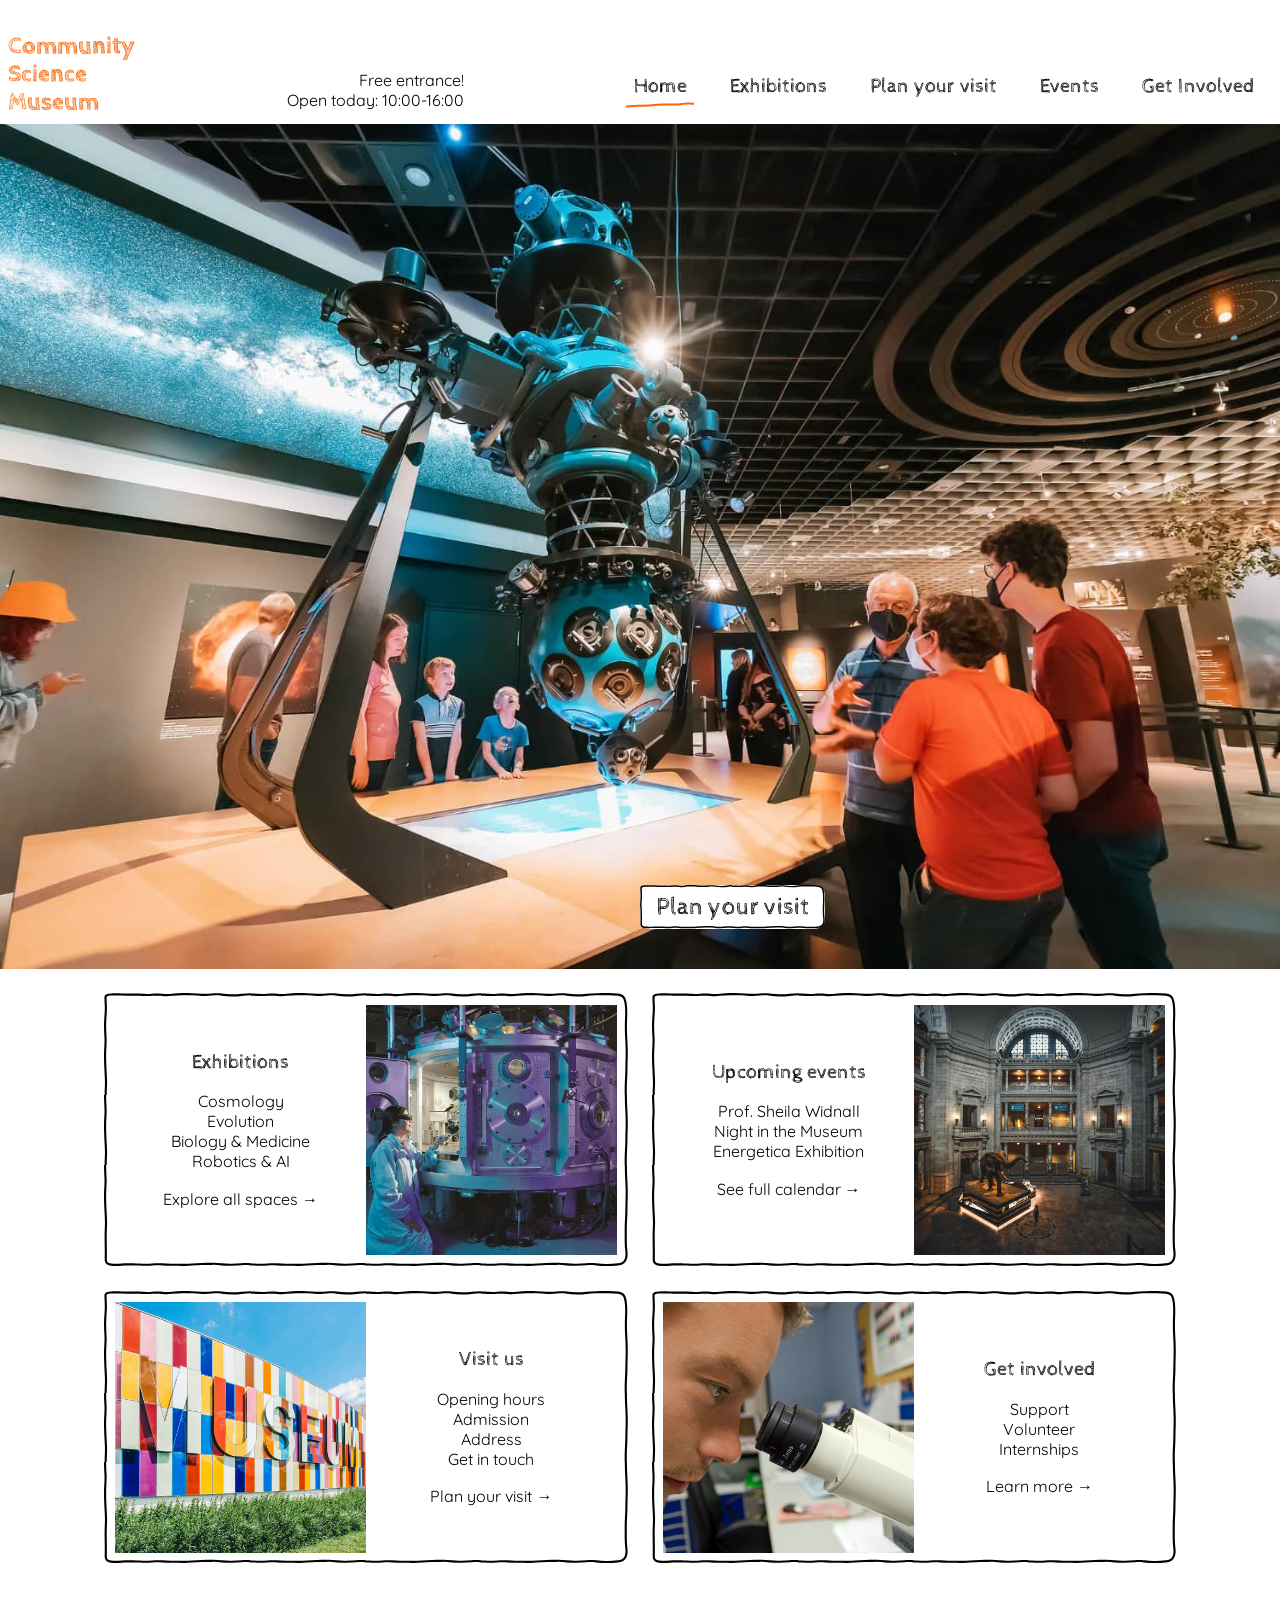
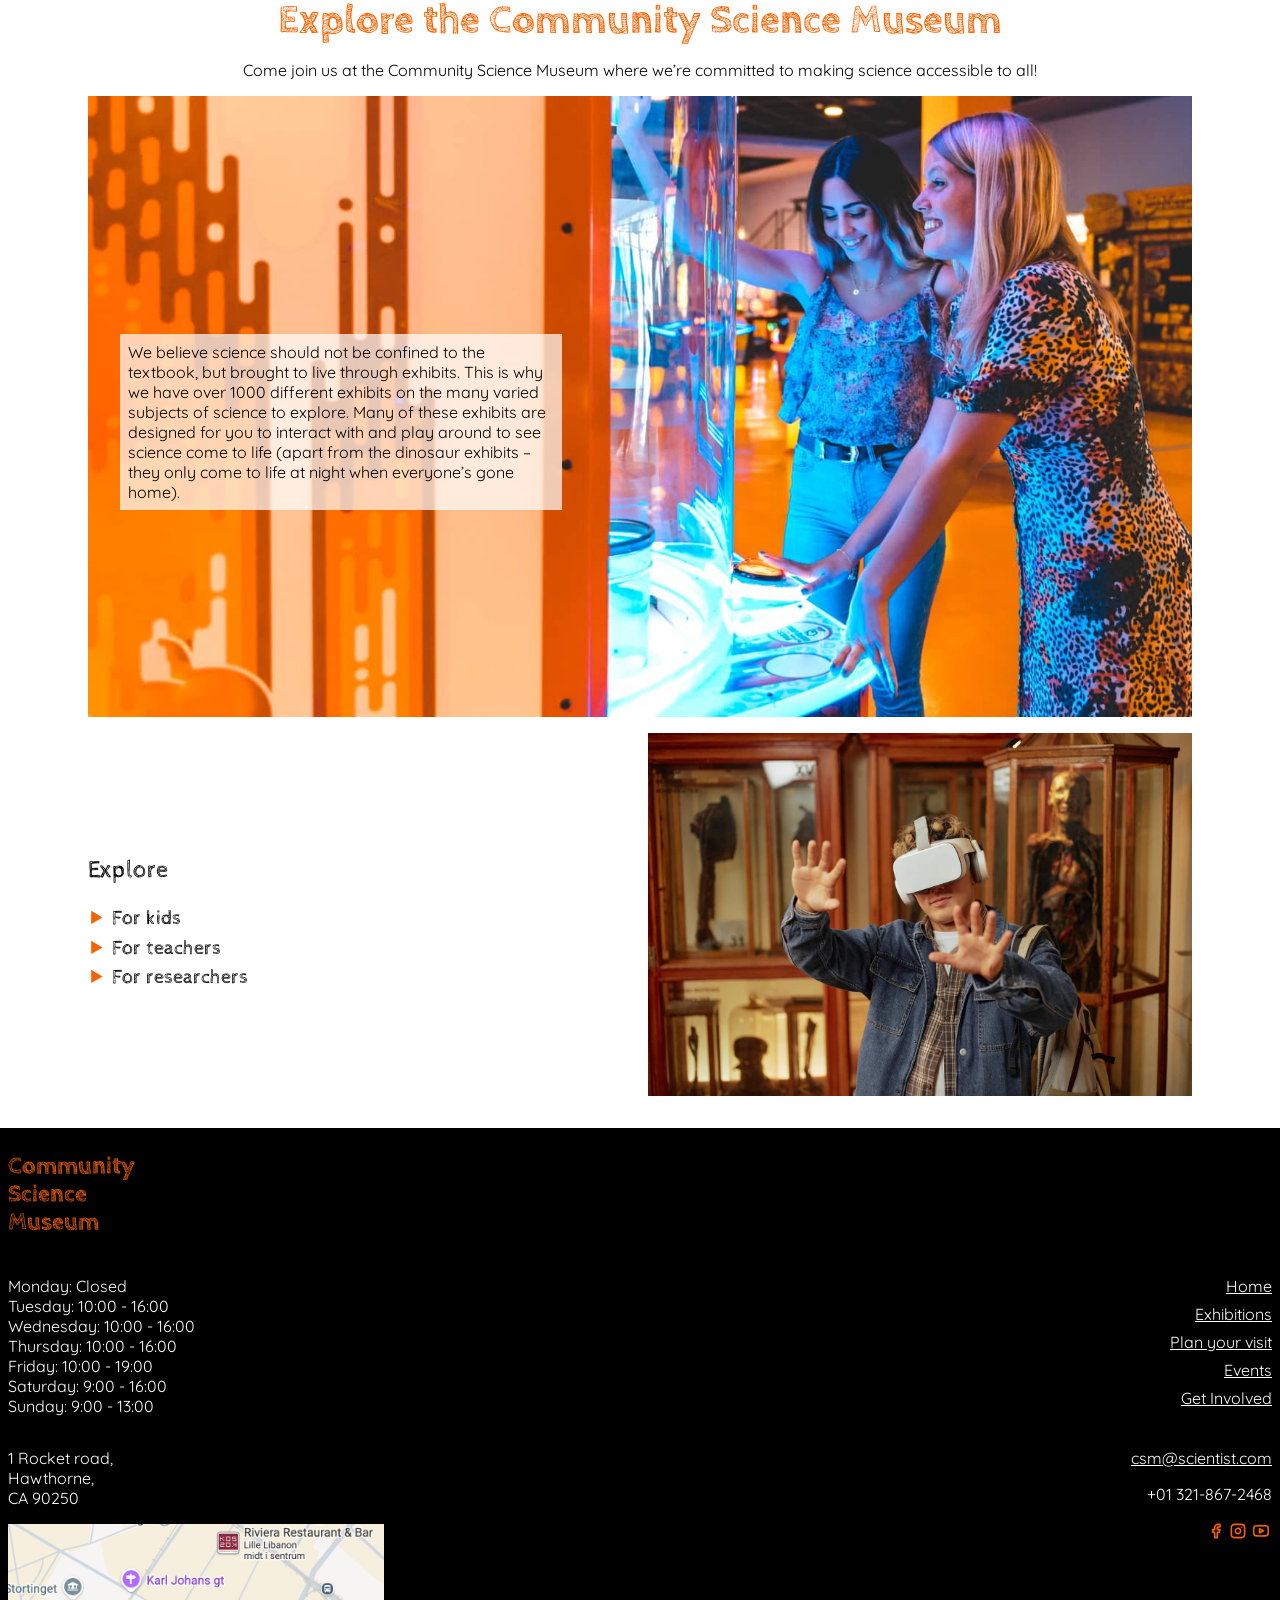
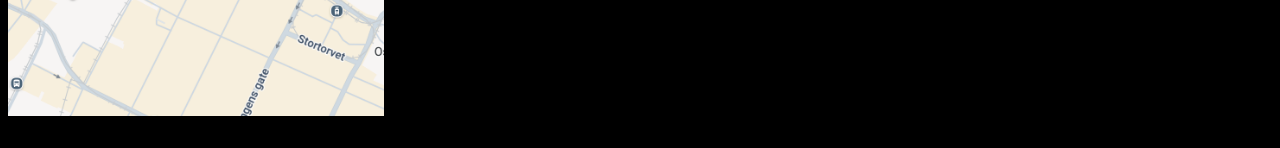
==== index.html @ 325d5e21 "Formatted code" ====
<!doctype html>
<html lang="en">
  <head>
    <meta charset="UTF-8" />
    <meta name="viewport" content="width=device-width, initial-scale=1.0" />
    <meta
      name="description"
      content="Community Science Museum is a free museum where children and families can explore and learn about various scientific concepts through interactive exhibits and hands-on activities."
    />
    <title>Community Science Museum</title>
    <link rel="stylesheet" href="style.css?v=4" />
    <link rel="preconnect" href="https://fonts.googleapis.com" />
    <link rel="preconnect" href="https://fonts.gstatic.com" crossorigin />
    <link
      href="https://fonts.googleapis.com/css2?family=Cabin+Sketch:wght@400;700&family=Quicksand:wght@300..700&display=swap"
      rel="stylesheet"
    />
    <link rel="icon" type="image/svg" href="images/favicon.svg" />
  </head>
  <body>
    <header>
      <a class="logo" href="index.html">Community <br />Science <br />Museum</a>
      <p>Free entrance!<br />Open today: 10:00-16:00</p>
      <input type="checkbox" id="menu-toggle" class="menu-toggle" />
      <label for="menu-toggle" class="hamburger-icon">
        <img src="images/hamburger.svg" alt="" />
      </label>
      <label for="menu-toggle" class="menu-overlay"></label>
      <nav aria-label="Main navigation">
        <ul>
          <li><a href="index.html" class="scribble-box active">Home</a></li>
          <li>
            <a href="exhibitions.html" class="scribble-box">Exhibitions</a>
          </li>
          <li><a href="visit.html" class="scribble-box">Plan your visit</a></li>
          <li><a href="events.html" class="scribble-box">Events</a></li>
          <li><a href="involve.html" class="scribble-box">Get Involved</a></li>
        </ul>
      </nav>
    </header>
    <div class="hero">
      <img
        src="images/science.jpg"
        alt="People exploring a satellite exhibit at the Community Science Museum"
      />
      <a href="visit.html" class="btn scribble-box">Plan your visit</a>
    </div>
    <main>
      <div class="cards">
        <article class="card scribble-box">
          <a href="exhibitions.html" aria-label="View all exhibitions">
            <div class="card-text">
              <h3>Exhibitions</h3>
              <p>
                Cosmology<br />Evolution<br />Biology & Medicine<br />Robotics &
                AI
              </p>
              <p>Explore all spaces →</p>
            </div>
            <img
              src="images/exhibitions.jpg"
              alt="A scientist demonstrating a pressure experiment"
            />
          </a>
        </article>
        <article class="card scribble-box">
          <a href="visit.html" aria-label="Plan your visit">
            <img
              src="images/fasade.jpg"
              alt="The colorful facade of the museum"
            />
            <div class="card-text">
              <h3>Visit us</h3>
              <p>Opening hours<br />Admission<br />Address<br />Get in touch</p>
              <p>Plan your visit →</p>
            </div>
          </a>
        </article>
        <article class="card scribble-box">
          <a href="events.html" aria-label="See full calendar">
            <div class="card-text">
              <h3>Upcoming events</h3>
              <p>
                Prof. Sheila Widnall<br />Night in the Museum<br />Energetica
                Exhibition<br />
              </p>
              <p>See full calendar →</p>
            </div>
            <img
              src="images/night-at-the-museum.jpg"
              alt="The elephant exhibit at night"
            />
          </a>
        </article>
        <article class="card scribble-box">
          <a href="involve.html" aria-label="Get involved with the museum">
            <img
              src="images/research.jpg"
              alt="Researcher using the microscope"
            />
            <div class="card-text">
              <h3>Get involved</h3>
              <p>Support<br />Volunteer<br />Internships</p>
              <p>Learn more →</p>
            </div>
          </a>
        </article>
      </div>
       <section class="intro">
        <h1 class="index-h1">Explore the Community Science Museum</h1>
        <p class="slogan">
          Come join us at the Community Science Museum where we’re committed to
          making science accessible to all!
        </p>
        <!-- <p>
          Over the course of human history, science has developed from our early
          understanding of fire, wind, water, and earth to exploring everything
          from galaxies far away to the very building blocks of life itself.
        </p> 
        <p>
          The aim of our museum is to create a space where everyone can
          experience the wonders of our discoveries and perhaps even ignite a
          lifelong passion to continue the exploration of the world around us.
        </p> -->
        <div class="image-text-overlay">
          <img
          src="images/museum-activity.jpg"
          alt="Two girls playing with a science exhibit"
        />
      <p class="overlay-text">
          We believe science should not be confined to the textbook, but brought
          to live through exhibits. This is why we have over 1000 different
          exhibits on the many varied subjects of science to explore. Many of
          these exhibits are designed for you to interact with and play around
          to see science come to life (apart from the dinosaur exhibits – they
          only come to life at night when everyone’s gone home).
        </p>
      </div>
    </section>

        <section class="welcome">
      
        
        <article>
          <h2>Explore</h2>
        <details>
          <summary>For kids</summary>
          <!-- <p>
            Are you a young person looking to learn more about science? Come on
            down to our museum, there’s plenty to see and do
          </p> -->
          <p>
            You can learn about Newtonian physics from our bumper swing, or why
            not travel back in time and meet our resident Woolly Mammoth? <a href="exhibitions.html" aria-label="View all exhibitions">
            <p>Our
            exhibits are designed to be accessible for interested minds, so make
            sure you come ready to learn and explore.</p> </a> 
          </p>
          <p>
            We also have the Discovery Lab where you’ll get to explore and
            experiment with our team of experts.
          </p>
          
        </details>
        <details>
          <summary>For teachers</summary>
          <p>
            As a community-driven museum, we want to work with schools to create
            places of learning and exploring. Our team are on hand to give your
            students guided tours of the museum, teach them in our learning
            laboratory, and provide great video presentations that will excite
            and inspire them.
          </p>
          <a
            href="visit.html#contact"
            aria-label="Contact us to arrange a school visit"
          >
            <p>
              Please get in touch with us here to find out more about our
              facilities and to arrange a time to bring your students through
              for a visit.
            </p>
          </a>
        </details>
        <details>
          <summary>For researchers</summary>
          <p>
            Are you looking to get involved with our team of researchers and
            academics? Our museum offers various ways for you to use our
            resources and contribute towards them. We have online records,
            laboratory space, and a working relationship with a number of
            universities around the country. <a href="involve.html" aria-label="Learn more about getting involved with the museum">Find out more about how you can get involved here.</a>
          </p>
        </details>
        </article>  
        <img
        src="images/vr.jpg"
        alt="Boy playing with VR headset in the biology section"
      />
      </section>
      </section>
    </main>
    <footer>
      <p class="logo">Community<br />Science<br />Museum</p>
      <p class="hours">
        Monday: Closed<br />Tuesday: 10:00 - 16:00<br />Wednesday: 10:00 -
        16:00<br />Thursday: 10:00 - 16:00<br />Friday: 10:00 - 19:00<br />Saturday:
        9:00 - 16:00<br />Sunday: 9:00 - 13:00
      </p>
      <address class="location">
        <p>1 Rocket road,<br />Hawthorne,<br />CA 90250</p>
        <img
          src="images/location.png"
          alt="Location of the museum on a street map"
        />
      </address>
      <nav aria-label="Footer navigation">
        <ul>
          <li><a href="index.html">Home</a></li>
          <li><a href="exhibitions.html">Exhibitions</a></li>
          <li><a href="visit.html">Plan your visit</a></li>
          <li><a href="events.html">Events</a></li>
          <li><a href="involve.html">Get Involved</a></li>
        </ul>
      </nav>
      <address class="contact">
        <a href="visit.html#contact" aria-label="Contact us to send a message">
          <p>csm@scientist.com</p>
        </a>
        <p>+01 321-867-2468</p>
        <div class="social">
          <a href="https://www.facebook.com/"
            ><img src="images/facebook.svg" alt="Visit our Facebook page"
          /></a>
          <a href="https://www.instagram.com/"
            ><img src="images/instagram.svg" alt="Visit our Instagram page"
          /></a>
          <a href="https://youtube.com/"
            ><img src="images/youtube.svg" alt="Visit our YouTube page"
          /></a>
        </div>
      </address>
    </footer>
  </body>
</html>
---- style.css ----
:root {
  --primary-color: #000000;
  --neutral-color: #ffffff;
  --secondary-color: #f76300;

  --font-heading: "Cabin Sketch", sans-serif;
  --font-body: "Quicksand", sans-serif;

  --font-size-body: 1rem;
  --font-size-h3: 1.25rem;
  --font-size-h2: 1.5rem;
  --font-size-h1: 2.5rem;

  --border-scribble: url("images/scribble-border.svg") 30 / 2rem / 0 round;
}

* {
  box-sizing: border-box;
}

img {
  max-width: 100%;
  height: auto;
  display: block;
}

body {
  display: flex;
  flex-direction: column;
  min-height: 100vh;
  font-family: var(--font-body);
  font-size: var(--font-size-body);
  background-color: var(--neutral-color);
  color: var(--primary-color);
  width: 100%;
  margin: 0;
}

main {
  flex: 1;
  padding: 0.5rem;
  padding-bottom: 2rem;
}
.page-content {
  padding-top: 116px;
}

.page-content h1 {
  margin: 1rem;
}

h1 {
  font-family: var(--font-heading);
  font-weight: bold;
  color: var(--primary-color);
  font-size: var(--font-size-h1);
  text-align: center;
}

h2 {
  font-family: var(--font-heading);
  color: var(--primary-color);
  font-size: var(--font-size-h2);
  text-align: start;
  font-weight: normal;
}

h3 {
  font-family: var(--font-heading);
  color: var(--primary-color);
  font-size: var(--font-size-h3);
  font-weight: normal;
}

.scribble-box {
  border-image: var(--border-scribble);
  border-style: solid;
  border-width: 0.5rem;
}

.btn {
  font-family: var(--font-heading);
  font-size: var(--font-size-h2);
  background-color: var(--neutral-color);
  color: var(--primary-color);
  padding: 0rem 0.5rem;
  border-radius: 10px;
  text-decoration: none;
  text-align: center;
  white-space: nowrap;
}

.full-width {
  display: flex;
  justify-content: center;
  width: 100%;
  text-transform: uppercase;
}
/* Header */
header {
  display: flex;
  justify-content: space-between;
  align-items: flex-end;
  padding: 2rem 0.5rem 0.5rem;
  background-color: var(--neutral-color);
  position: fixed;
  width: 100%;
  top: 0;
  left: 0;
  z-index: 100;
}
.logo {
  color: var(--secondary-color);
  font-family: var(--font-heading);
  font-size: var(--font-size-h2);
  font-weight: bold;
  text-decoration: none;
}

header p {
  text-align: right;
  margin: 0;
}

/* Hamburger menu */
.menu-toggle {
  position: absolute;
  opacity: 0;
  pointer-events: none;
}

.menu-overlay {
  display: none;
  position: fixed;
  inset: 0;
  z-index: 20;
}

.menu-toggle:checked ~ .menu-overlay {
  display: block;
}

header nav ul {
  flex-direction: column;
  list-style: none;
  margin: 0;
  padding: 0;
  width: 100%;
  background-color: var(--neutral-color);
  max-height: 0;
  overflow: hidden;
  transition: max-height 0.3s ease;
}
header nav {
  position: absolute;
  top: 100%;
  right: 0;
  left: 0;
  width: 100%;
  z-index: 30;
}
.menu-toggle:checked ~ nav ul {
  max-height: 500px;
}

header nav ul li a {
  display: block;
  padding: 1rem;
  margin: 0.1rem;
  text-align: center;
  text-decoration: none;
  font-family: var(--font-heading);
  font-size: var(--font-size-h3);
  color: var(--primary-color);
}

.hamburger-icon {
  display: flex;
  align-items: center;
  position: relative;
  z-index: 40;
}

.hamburger-icon img {
  display: block;
  width: 2rem;
  height: auto;
  padding-bottom: 0.2rem;
}

/* Footer */

footer {
  background-color: var(--primary-color);
  display: grid;
  grid-template-columns: 1fr 1fr;
}

footer p {
  padding-left: 0.5rem;
  color: var(--neutral-color);
}

.hours {
  grid-column: 1;
  grid-row: 2;
}
.location {
  grid-column: 1;
  padding-bottom: 2rem;
}

address {
  font-style: normal;
}

.location img {
  max-width: 60%;
  aspect-ratio: 2 / 1;
  object-fit: cover;
  padding-left: 0.5rem;
}
footer a {
  color: var(--neutral-color);
}

footer nav {
  grid-column: 2;
  grid-row: 2;
  text-align: end;
}

footer nav li {
  padding-bottom: 0.5rem;
  padding-right: 0.5rem;
}

.social {
  display: flex;
  justify-content: flex-end;
}

.contact {
  padding-right: 0.5rem;
  grid-column: 2;
  text-align: end;
}
.social img {
  padding: 0.2rem;
}
/* Index*/
.hero {
  padding-top: 116px;
  position: relative;
}

.hero img {
  width: 100%;
  height: auto;
  display: block;
}

.hero .btn {
  position: absolute;
  bottom: 2.5rem;
  left: 50%;
}

.cards {
  display: grid;
  grid-template-columns: 1fr;
  gap: 1.5rem;
  margin: 1rem;
  align-items: stretch;
}

.card a {
  display: flex;
  flex-direction: row;
  text-decoration: none;
  color: var(--primary-color);
  /* height: 100%; */
  align-items: flex-start;
}

.card-text {
  flex: 1;
  min-width: 0;
  display: flex;
  flex-direction: column;
  justify-content: center;
  align-items: center;
  text-align: center;
  align-self: stretch;
  gap: 0.1rem;
}
.card-text h3 {
  margin: 0.5rem;
}

.card-text p {
  margin: 0.5rem;
}

.card a img {
  flex: 1;
  object-fit: cover;
  width: 100%;
  height: auto;
  min-width: 0;
  aspect-ratio: 1 / 1;
}

.card {
  padding: 0.2rem;
}

.index-h1 {
  color: var(--secondary-color);
}

#contact {
  scroll-margin-top: 116px;
}

/* .intro img {
  height: 20rem;
  object-fit: cover;
  width: 100%;
}  */

.explore a {
  color: var(--primary-color);
}

summary {
  font-family: var(--font-heading);
  font-size: var(--font-size-h3);
  cursor: pointer;
  padding: 0.2rem;
}

summary::marker {
  color: var(--secondary-color);
}

/* exhibitions */
.exhibition-list,
.event-list {
  display: grid;
  grid-template-columns: 1;
  row-gap: 1rem;
}
.exhibition h2,
.event h2 {
  margin: 0;
  text-align: center;
}
.exhibition img {
  margin-top: 0.5rem;
  margin-bottom: 0.5rem;
  aspect-ratio: 3 / 1;
  object-fit: cover;
  width: 100%;
}
.exhibition p {
  margin-bottom: 0.2rem;
}

/* .discovery-lab img {
aspect-ratio: 2 / 1;
} */

/* Events */

.event {
  position: relative;
  display: grid;
  grid-template-columns: 1fr 1fr;
  align-items: stretch;
}

.event-date {
  font-family: var(--font-heading);
  font-size: var(--font-size-h3);
  font-weight: bold;
  color: var(--secondary-color);
  text-align: center;
  margin-bottom: 0;
  margin-top: 0.5rem;
  grid-column: 1 / -1;
}

.event h2 {
  grid-column: 1 / -1;
  margin-bottom: 0.5rem;
}

.btn-orange {
  background-color: var(--secondary-color);
  font-size: var(--font-size-h3);
  text-transform: uppercase;
  margin: 0;
  padding-left: 1rem;
  padding-right: 1rem;
}
.status.disabled {
  cursor: default;
}
.event-status {
  position: absolute;
  top: -0.5rem;
  right: -0.7rem;
  transform: rotate(7deg);
  margin: 0;
}

.event-status.left {
  right: auto;
  left: -0.7rem;
  top: -0.5rem;
  transform: rotate(-7deg);
}

.event-text {
  margin: 0.5rem;
  grid-column: 1;
  grid-row: 3;
  align-self: center;
  min-height: 0;
  margin-bottom: 0;
  margin-top: 0;
}

.event img {
  grid-column: 2;
  grid-row: 3;
  object-fit: cover;
  width: 100%;
  aspect-ratio: 4 / 3;
  align-self: stretch;
  min-height: 0;
  overflow: hidden;
}

.subscribe {
  display: flex;
  flex-direction: column;
  margin-top: rem;
  text-align: center;
  align-items: center;
}

.subscribe h2 {
  margin-bottom: 0;
}

.subscribe p {
  margin-top: 1rem;
  margin-bottom: 2rem;
}
.subscribe form {
  display: flex;
  flex-direction: column;
  gap: 0.5rem;
  width: 100%;
}

.subscribe input[type="email"] {
  padding: 0.5rem;
  border: 1px solid var(--primary-color);
  background-color: lightgray;
  font-family: var(--font-body);
  font-size: var(--font-size-body);
  box-shadow: inset 0.1rem 0.2rem 0.1rem rgba(0, 0, 0, 0.1);
  text-align: center;
}
/* Involve + coming soon*/

.involve-item h2,
.visit-item h2 {
  text-align: start;
  margin-bottom: 0.2rem;
}

.involve-item p,
.visit-item p {
  text-align: start;
  margin-top: 0;
}

/* Visit */

.contact-form {
  display: flex;
  flex-direction: column;
  gap: 0.5rem;
  margin-top: 1rem;
}

.hidden {
  position: absolute;
  left: -9999px;
  overflow: hidden;
}

::placeholder {
  color: var(--primary-color);
  font-family: var(--font-body);
  font-size: var(--font-size-body);
  font-style: italic;
  opacity: 0.7;
}

.form-field {
  padding: 0.5rem;
  border: 1px solid var(--primary-color);
  background-color: lightgray;
  font-family: var(--font-body);
  font-size: var(--font-size-body);
  box-shadow: inset 0.1rem 0.2rem 0.1rem rgba(0, 0, 0, 0.1);
}

textarea.form-field {
  min-height: 7rem;
  resize: vertical;
}

.visit-item.address {
  display: grid;
  grid-template-columns: 0.75fr 1.25fr;
  row-gap: 0;
  align-items: center;
}

.visit-item.address h2,
.visit-item.address p {
  grid-column: 1;
  margin: 0;
}

.visit-item.address .location {
  grid-column: 2;
  grid-row: 1 / span 2;
  max-height: 9rem;
  width: 100%;
  height: 100%;
  object-fit: cover;
  padding: 1rem 0;
}

.cafe-img {
  margin-top: 1rem;
  width: 100%;
  height: auto;
}

@media (min-width: 768px) {
  /* index  */
  .cards {
    grid-template-columns: 1fr 1fr;
    grid-template-rows: repeat(2, auto);
    grid-auto-flow: column;
  }
  .intro h1 {
    margin-bottom: 0;
  }
  .slogan {
    text-align: center;
  }
  .image-text-overlay {
    position: relative;
  }

  .image-text-overlay img {
    width: 100%;
    display: block;
  }

  .overlay-text {
    position: absolute;
    top: 50%;
    left: 2rem;
    transform: translateY(-50%);
    text-align: left;
    width: 40%;
    padding: 0.5rem;
    background-color: rgba(255, 255, 255, 0.7);
  }
  .welcome {
    display: grid;
    grid-template-columns: 1fr 1fr;
    gap: 1rem;
    margin-top: 1rem;
  }

  .welcome article {
    align-content: space-around;
  }

  /* Visit */
  .visit-info {
    display: grid;
    grid-template-columns: 1fr 1fr;
    gap: 1rem;
  }
  .visit-info > .contact-form,
  .visit-item.address {
    grid-column: 1 / -1;
  }

  .visit-item.address {
    grid-template-columns: 1fr 1fr;
  }

  .visit-info .hours {
    grid-column: 2;
    grid-row: 1;
  }
}

@media (min-width: 1024px) {
  main {
    margin: 0 auto;
    max-width: 70rem;
  }

  .hamburger-icon,
  .menu-overlay,
  .menu-toggle {
    display: none;
  }
  header nav {
    position: static;
    width: auto;
  }
  header nav .scribble-box {
    border-image: none;
    border: none;
    border-style: none;
    border-width: 0;
  }
  header p {
    margin-bottom: 0.4rem;
  }
  header nav ul {
    display: flex;
    flex-direction: row;
    justify-content: flex-end;
    background-color: transparent;
    max-height: none;
    overflow: visible;
    width: auto;
    gap: 0.5rem;
  }
  header nav ul li a {
    position: relative;
  }
  header nav ul li a.active {
    position: relative;
  }

  header nav ul li a.active::after {
    content: "";
    position: absolute;
    bottom: -0.2rem;
    left: 10%;
    width: 80%;
    height: 1rem;
    background-image: url("images/active-underline.svg");
    background-repeat: no-repeat;
  }

  .h1 {
    margin-top: 2rem;
  }
  /* .intro {
    display: grid;
    grid-template-columns: 1fr 1fr;
    gap: 1rem;
  } 
   .index-h1 {
    grid-column: 1 / -1;
margin-bottom: 0;
margin-top: 0; */
}

.exhibition-list {
  grid-template-columns: 1fr 1fr;
  column-gap: 1rem;
}
.event-list {
  grid-template-columns: 1fr 1fr;
  column-gap: 1rem;
}
.event-status.left {
  right: -0.7rem;
  left: auto;
  transform: rotate(7deg);
}
@media (hover: hover) {
  header nav ul li a:hover {
    color: var(--secondary-color);
    transform: scale(1.2);
  }
  .card a:hover {
    transform: scale(1.02);
  }
  summary:hover {
    color: var(--secondary-color);
  }
}

/* HUSKELISTE

  index
  1. Tekst i knapp må ikke breake
  2. vurdere størrelse på .intro img
  3. legge ved bilde i explore section, det hopper veldig med pil funkjsonen? 
  4. et annet herobilde?
  5. orasnje strek under aktivside


 */
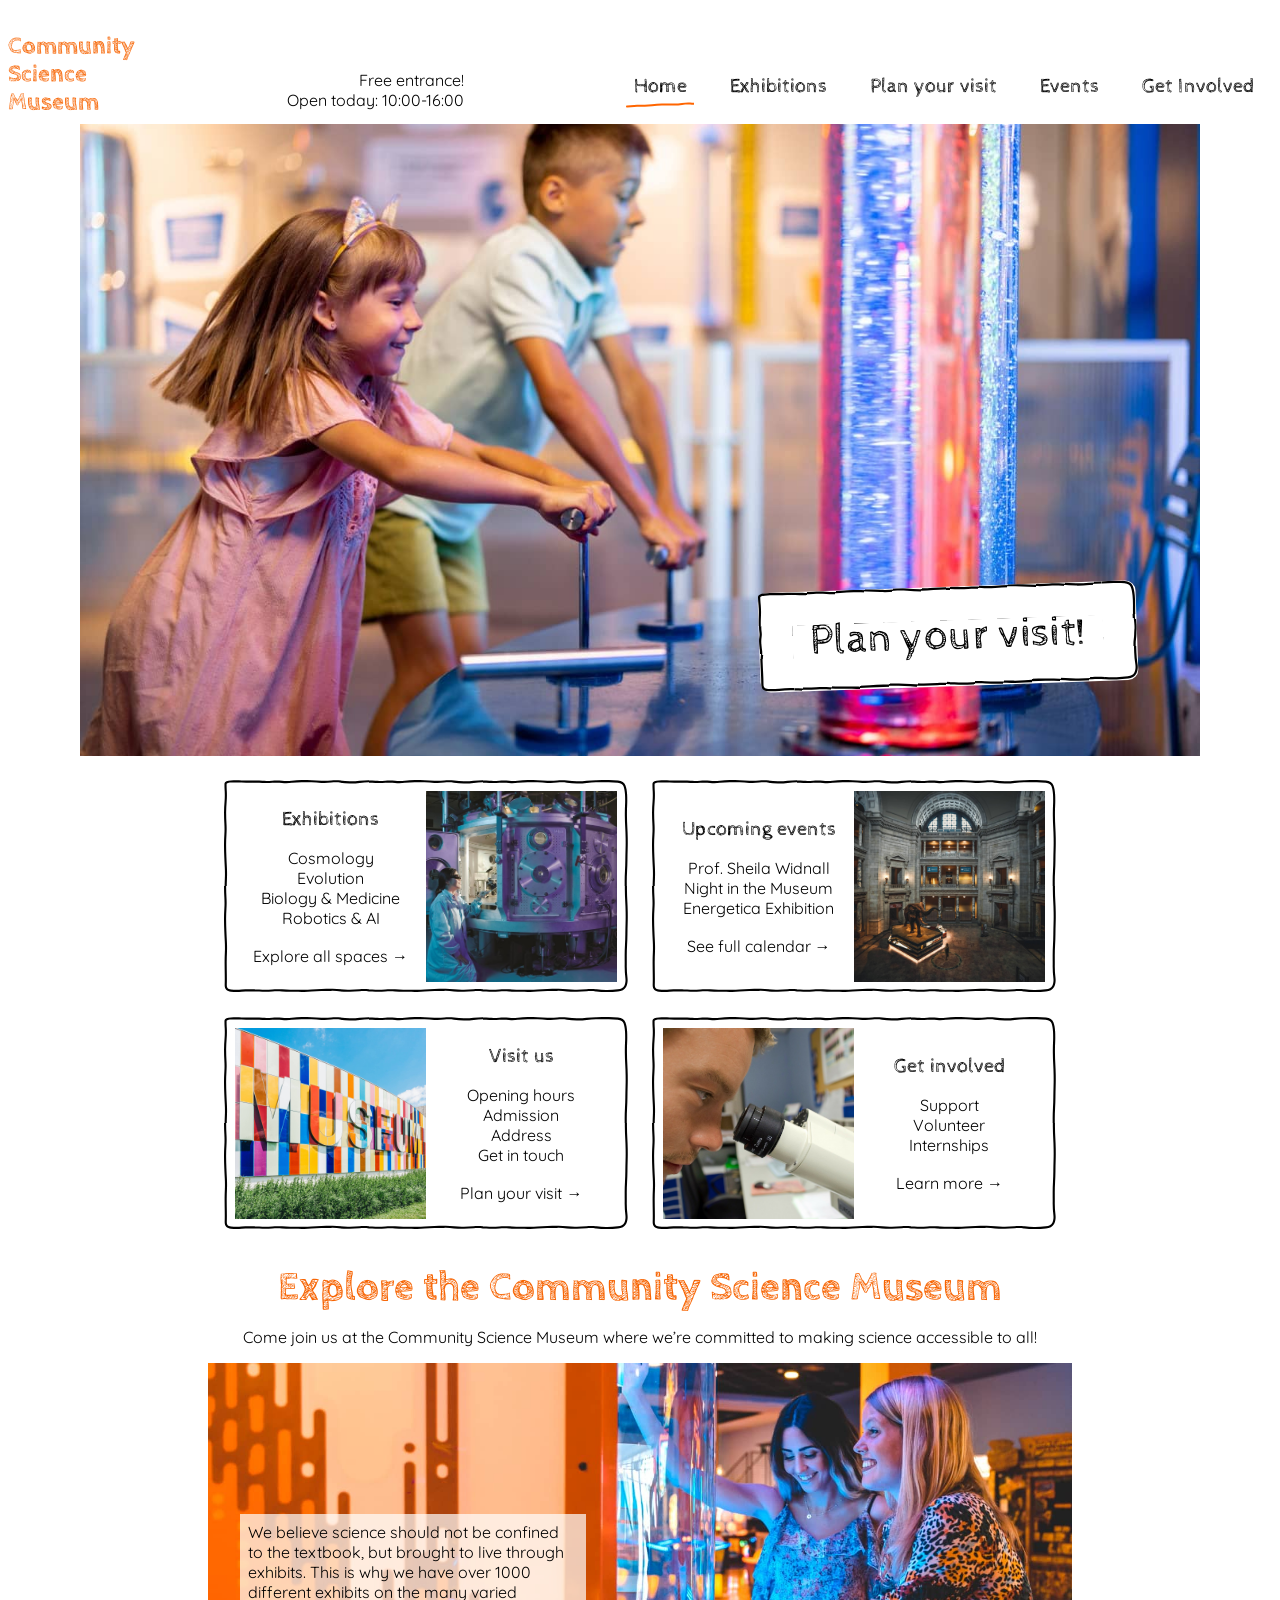
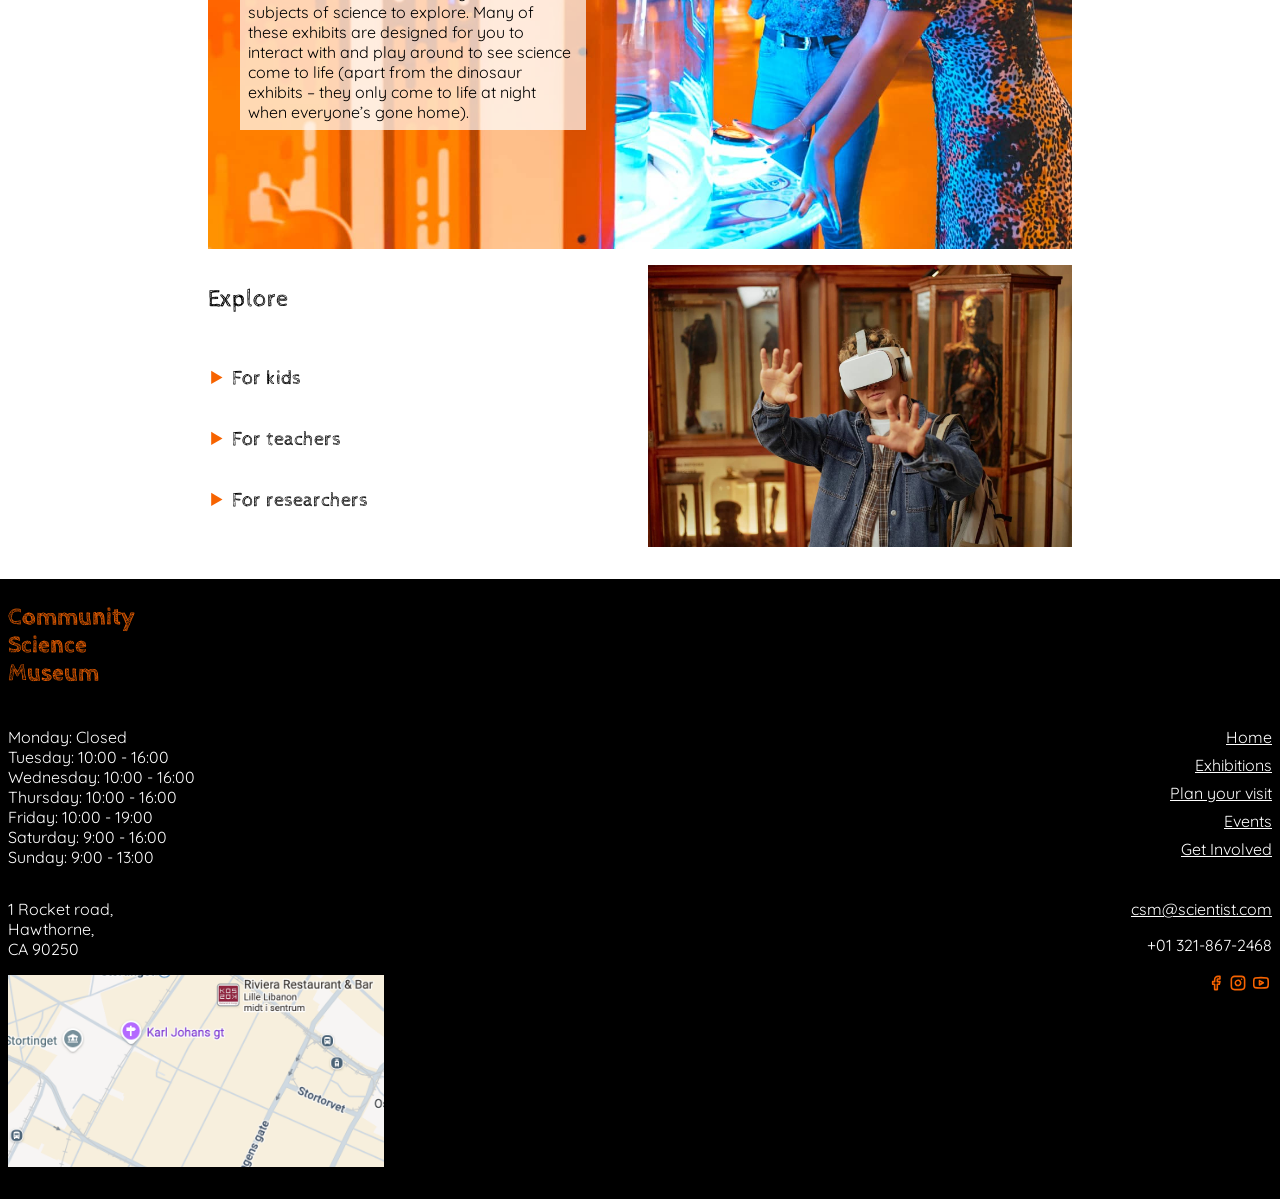
==== commit bea1f49c: "editet hero section, involve page, and hover effects" ====
--- a/index.html
+++ b/index.html
@@ -40,10 +40,10 @@
     </header>
     <div class="hero">
       <img
-        src="images/science.jpg"
+        src="images/water-pump.jpg"
         alt="People exploring a satellite exhibit at the Community Science Museum"
       />
-      <a href="visit.html" class="btn scribble-box">Plan your visit</a>
+      <a href="visit.html" class="btn scribble-box">Plan your visit!</a>
     </div>
     <main>
       <div class="cards">
@@ -136,11 +136,9 @@
           only come to life at night when everyone’s gone home).
         </p>
       </div>
+     
     </section>
-
         <section class="welcome">
-      
-        
         <article>
           <h2>Explore</h2>
         <details>
@@ -152,14 +150,14 @@
           <p>
             You can learn about Newtonian physics from our bumper swing, or why
             not travel back in time and meet our resident Woolly Mammoth? <a href="exhibitions.html" aria-label="View all exhibitions">
-            <p>Our
+            Our
             exhibits are designed to be accessible for interested minds, so make
-            sure you come ready to learn and explore.</p> </a> 
+            sure you come ready to learn and explore. </a> 
           </p>
-          <p>
+          <!-- <p>
             We also have the Discovery Lab where you’ll get to explore and
             experiment with our team of experts.
-          </p>
+          </p> -->
           
         </details>
         <details>
@@ -175,11 +173,9 @@
             href="visit.html#contact"
             aria-label="Contact us to arrange a school visit"
           >
-            <p>
               Please get in touch with us here to find out more about our
               facilities and to arrange a time to bring your students through
               for a visit.
-            </p>
           </a>
         </details>
         <details>
@@ -193,7 +189,7 @@
           </p>
         </details>
         </article>  
-        <img
+         <img
         src="images/vr.jpg"
         alt="Boy playing with VR headset in the biology section"
       />
--- a/style.css
+++ b/style.css
@@ -87,7 +87,8 @@
   border-radius: 10px;
   text-decoration: none;
   text-align: center;
-  white-space: nowrap;
+  transition: all 0.3s ease;
+  /* white-space: nowrap; */
 }
 
 .full-width {
@@ -95,6 +96,10 @@
   justify-content: center;
   width: 100%;
   text-transform: uppercase;
+}
+
+.clickable {
+  
 }
 /* Header */
 header {
@@ -262,8 +267,9 @@
 
 .hero .btn {
   position: absolute;
-  bottom: 2.5rem;
-  left: 50%;
+  bottom: 4.5rem;
+  left: 60%;
+  margin-right: 1rem;
 }
 
 .cards {
@@ -557,6 +563,9 @@
 
 @media (min-width: 768px) {
   /* index  */
+  .hero .btn {
+  padding: 0.5rem 1.5rem;
+  }
   .cards {
     grid-template-columns: 1fr 1fr;
     grid-template-rows: repeat(2, auto);
@@ -595,10 +604,23 @@
   }
 
   .welcome article {
-    align-content: space-around;
+    display: grid;
+gap: 0;
+align-items: start;
+  }
+
+  .welcome h2 {
+    grid-column: 1 / -1;
   }
 
   /* Visit */
+  .facade-img {
+    height: 20rem;
+    width: 100%;
+    overflow: hidden;
+    object-fit: cover;
+    object-position: center;
+  }
   .visit-info {
     display: grid;
     grid-template-columns: 1fr 1fr;
@@ -617,12 +639,30 @@
     grid-column: 2;
     grid-row: 1;
   }
+/* Involove */
+.involve-info {
+  display: grid;
+justify-content: center;
+}
+.involve-item {
+   margin-left: auto;
+    margin-right: auto;
+}
+
+  .involve-item p {
+    max-width: 30rem;
+    line-height: 1.5;
+    margin-left: auto;
+    margin-right: auto;
+    
+  }
+
 }
 
 @media (min-width: 1024px) {
   main {
     margin: 0 auto;
-    max-width: 70rem;
+    max-width: 55rem;
   }
 
   .hamburger-icon,
@@ -671,9 +711,27 @@
     background-repeat: no-repeat;
   }
 
+  .hero {
+    padding-left: 5rem ;
+    padding-right: 5rem;
+  }
+  .hero img {
+    max-height: 40rem;
+    object-fit: cover;
+    object-position: center;
+  }
+.hero .btn {
+  font-size: var(--font-size-h1);
+  padding: 1rem 2.5rem;
+  /* background-color: var(--secondary-color); */
+  /* color: var(--neutral-color); */
+  
+}
   .h1 {
     margin-top: 2rem;
   }
+
+
   /* .intro {
     display: grid;
     grid-template-columns: 1fr 1fr;
@@ -683,8 +741,10 @@
     grid-column: 1 / -1;
 margin-bottom: 0;
 margin-top: 0; */
-}
-
+
+.facade-img  {
+  height: 25rem;
+}
 .exhibition-list {
   grid-template-columns: 1fr 1fr;
   column-gap: 1rem;
@@ -698,6 +758,14 @@
   left: auto;
   transform: rotate(7deg);
 }
+
+/* Involove */
+.involve-info {
+  grid-template-columns: 1fr 1fr;
+}
+}
+
+
 @media (hover: hover) {
   header nav ul li a:hover {
     color: var(--secondary-color);
@@ -708,6 +776,9 @@
   }
   summary:hover {
     color: var(--secondary-color);
+  }
+  .hero .btn, .status-abled:hover {
+  transform: rotate(-2deg) scale(1.05);
   }
 }
 
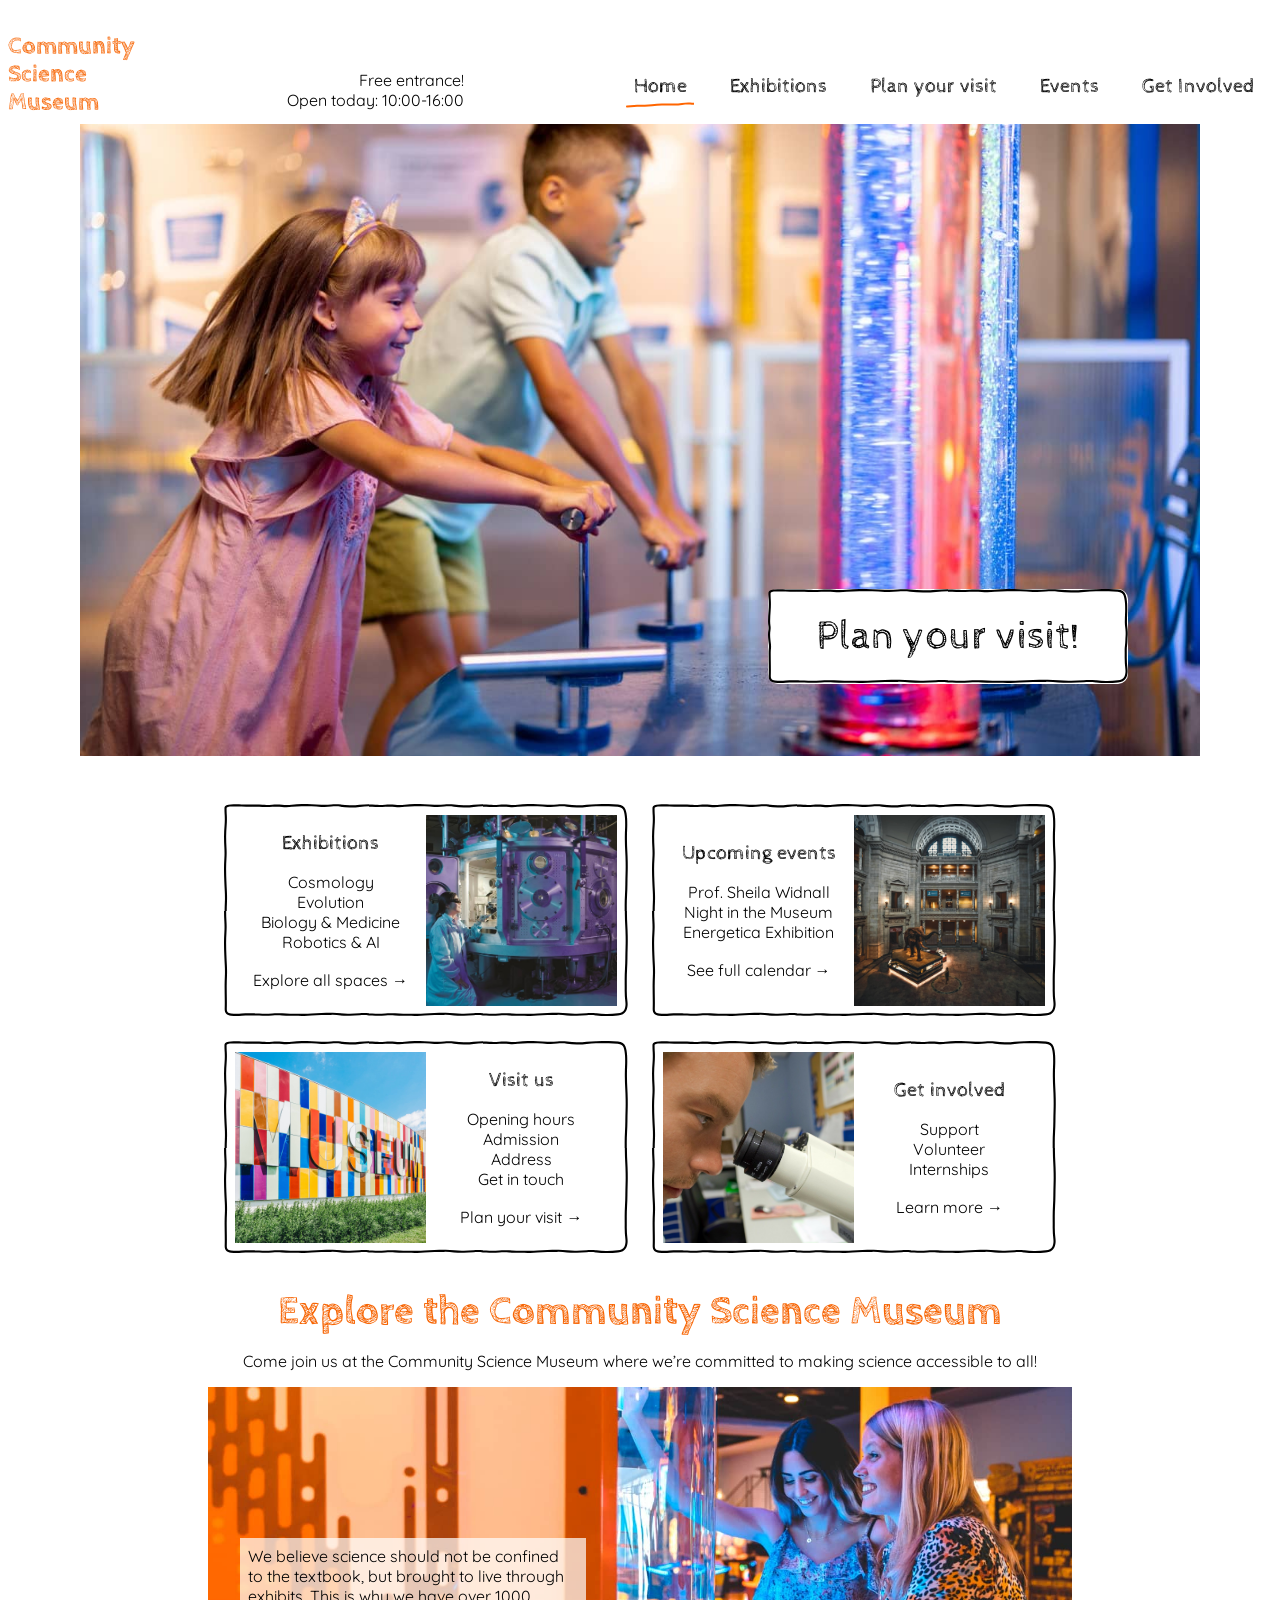
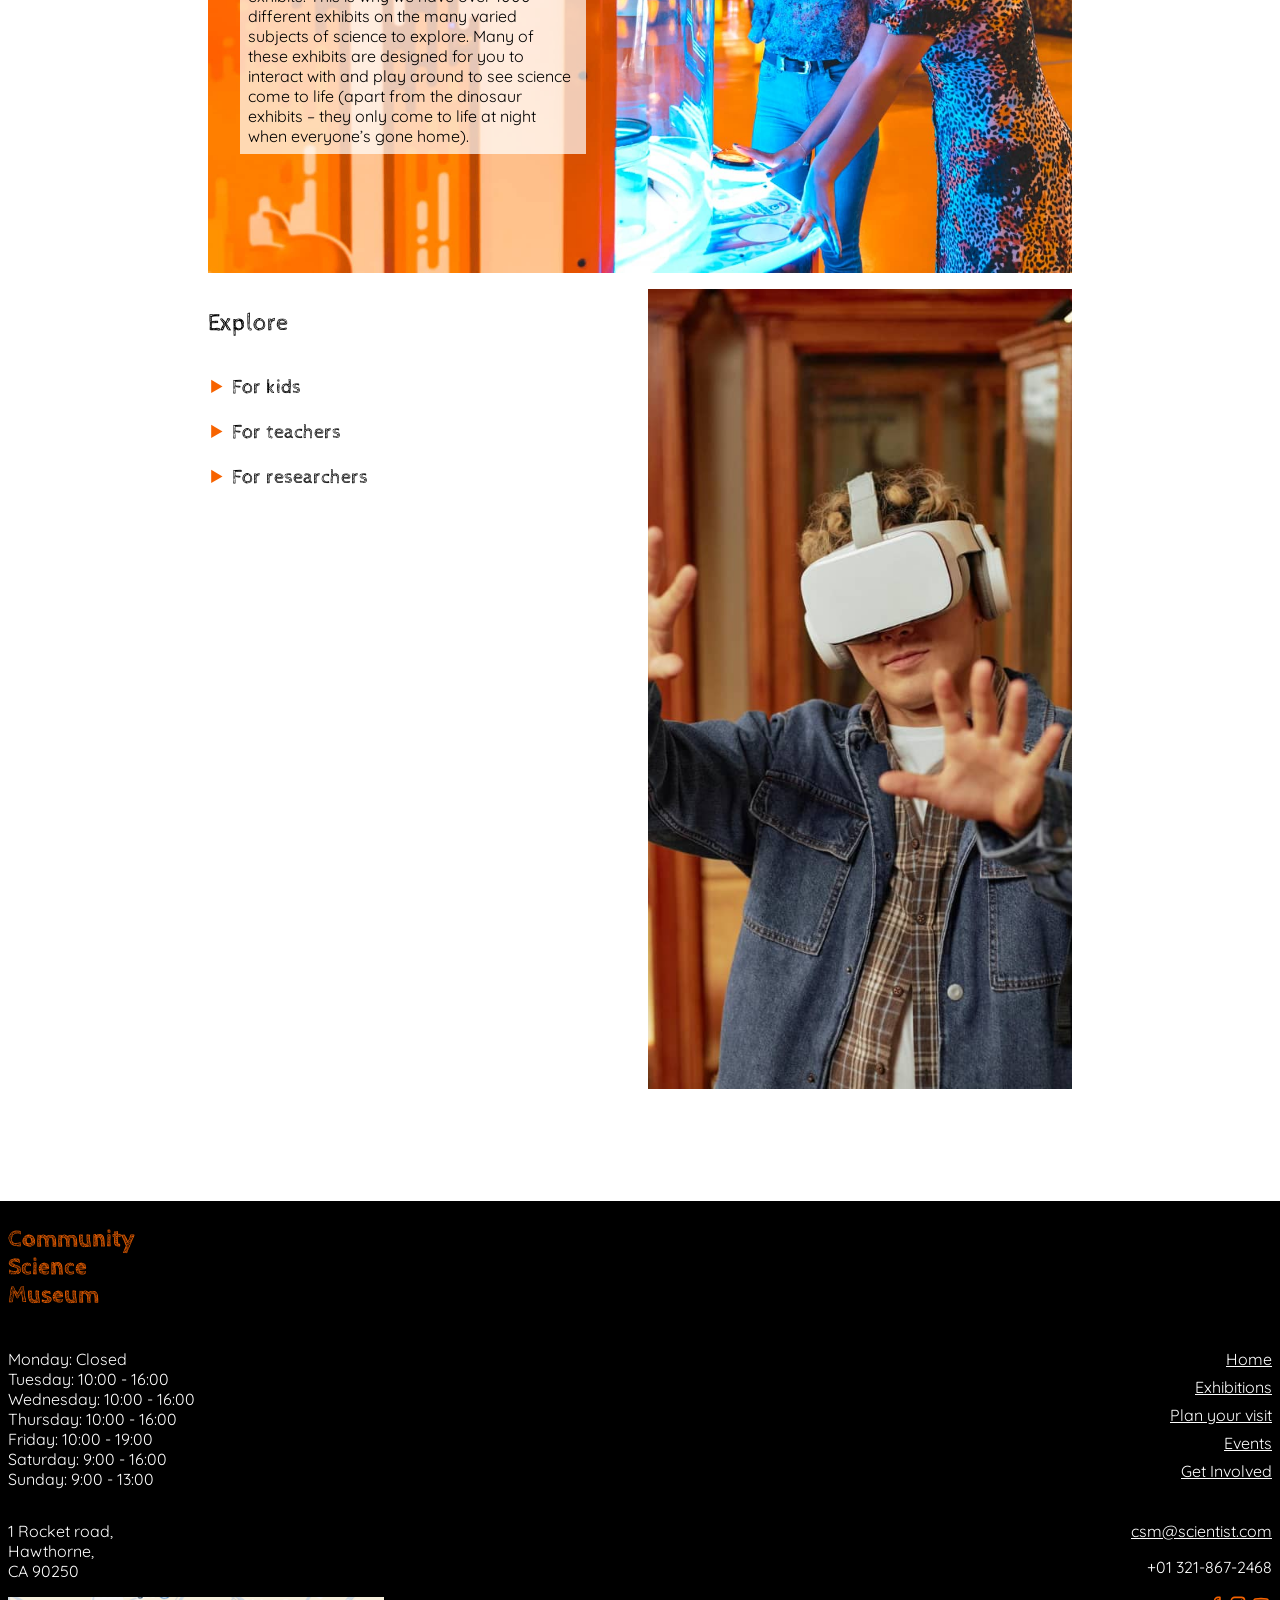
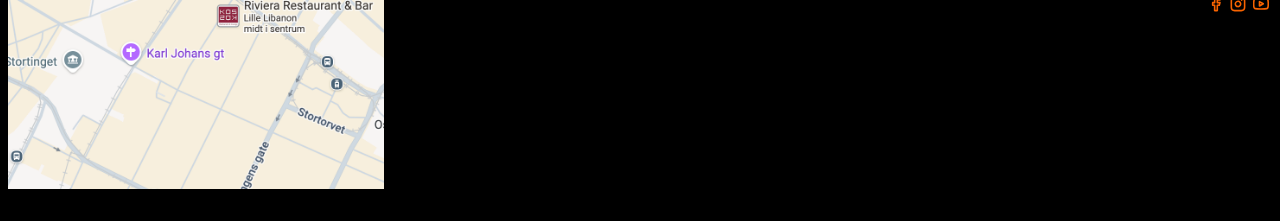
==== commit 0f76eb22: "edited explore section" ====
--- a/index.html
+++ b/index.html
@@ -8,7 +8,7 @@
       content="Community Science Museum is a free museum where children and families can explore and learn about various scientific concepts through interactive exhibits and hands-on activities."
     />
     <title>Community Science Museum</title>
-    <link rel="stylesheet" href="style.css?v=4" />
+    <link rel="stylesheet" href="style.css?v=5" />
     <link rel="preconnect" href="https://fonts.googleapis.com" />
     <link rel="preconnect" href="https://fonts.gstatic.com" crossorigin />
     <link
@@ -149,16 +149,16 @@
           </p> -->
           <p>
             You can learn about Newtonian physics from our bumper swing, or why
-            not travel back in time and meet our resident Woolly Mammoth? <a href="exhibitions.html" aria-label="View all exhibitions">
-            Our
-            exhibits are designed to be accessible for interested minds, so make
-            sure you come ready to learn and explore. </a> 
+            not travel back in time and meet our resident Woolly Mammoth? 
           </p>
           <!-- <p>
             We also have the Discovery Lab where you’ll get to explore and
             experiment with our team of experts.
           </p> -->
-          
+          <a href="exhibitions.html" aria-label="View all exhibitions">
+            Our
+            exhibits are designed to be accessible for interested minds, so make
+            sure you come ready to learn and explore. </a> 
         </details>
         <details>
           <summary>For teachers</summary>
@@ -167,7 +167,8 @@
             places of learning and exploring. Our team are on hand to give your
             students guided tours of the museum, teach them in our learning
             laboratory, and provide great video presentations that will excite
-            and inspire them.
+            and inspire them. <br>
+            
           </p>
           <a
             href="visit.html#contact"
@@ -185,8 +186,8 @@
             academics? Our museum offers various ways for you to use our
             resources and contribute towards them. We have online records,
             laboratory space, and a working relationship with a number of
-            universities around the country. <a href="involve.html" aria-label="Learn more about getting involved with the museum">Find out more about how you can get involved here.</a>
-          </p>
+            universities around the country. 
+          </p><a href="involve.html" aria-label="Learn more about getting involved with the museum">Find out more about how you can get involved here.</a>
         </details>
         </article>  
          <img
--- a/style.css
+++ b/style.css
@@ -98,9 +98,6 @@
   text-transform: uppercase;
 }
 
-.clickable {
-  
-}
 /* Header */
 header {
   display: flex;
@@ -270,6 +267,7 @@
   bottom: 4.5rem;
   left: 60%;
   margin-right: 1rem;
+  transition: transform 0.15s ease, background-color 0.15s ease;
 }
 
 .cards {
@@ -319,6 +317,7 @@
 
 .card {
   padding: 0.2rem;
+  transition: transform 0.3s ease;
 }
 
 .index-h1 {
@@ -338,7 +337,10 @@
 .explore a {
   color: var(--primary-color);
 }
-
+.welcome {
+  display: grid;
+  gap: 0.5rem;
+}
 summary {
   font-family: var(--font-heading);
   font-size: var(--font-size-h3);
@@ -348,6 +350,10 @@
 
 summary::marker {
   color: var(--secondary-color);
+}
+.welcome a {
+  color: var(--primary-color);
+  font-weight: bold;
 }
 
 /* exhibitions */
@@ -597,7 +603,6 @@
     background-color: rgba(255, 255, 255, 0.7);
   }
   .welcome {
-    display: grid;
     grid-template-columns: 1fr 1fr;
     gap: 1rem;
     margin-top: 1rem;
@@ -605,12 +610,18 @@
 
   .welcome article {
     display: grid;
-gap: 0;
+gap: 1rem;
 align-items: start;
+align-content: start;
   }
 
   .welcome h2 {
     grid-column: 1 / -1;
+  }
+  .welcome img {
+    width: auto;
+    height: 50rem;
+    object-fit: cover;
   }
 
   /* Visit */
@@ -663,6 +674,8 @@
   main {
     margin: 0 auto;
     max-width: 55rem;
+    margin-top: 1.5rem;
+    margin-bottom: 5rem;
   }
 
   .hamburger-icon,
@@ -765,20 +778,26 @@
 }
 }
 
-
+@media (hover:none) {
+  .hero .btn:active, .status-abled:active {
+    transform: scale(0.97);
+    background-color: var(--secondary-color);
+    color: var(--neutral-color);
+  }
+}
 @media (hover: hover) {
   header nav ul li a:hover {
     color: var(--secondary-color);
     transform: scale(1.2);
   }
-  .card a:hover {
-    transform: scale(1.02);
+  .card:hover {
+    transform: rotate(-1.5deg);
   }
   summary:hover {
     color: var(--secondary-color);
   }
-  .hero .btn, .status-abled:hover {
-  transform: rotate(-2deg) scale(1.05);
+  .hero .btn:hover, .status-abled:hover {
+  transform: rotate(-4deg);
   }
 }
 
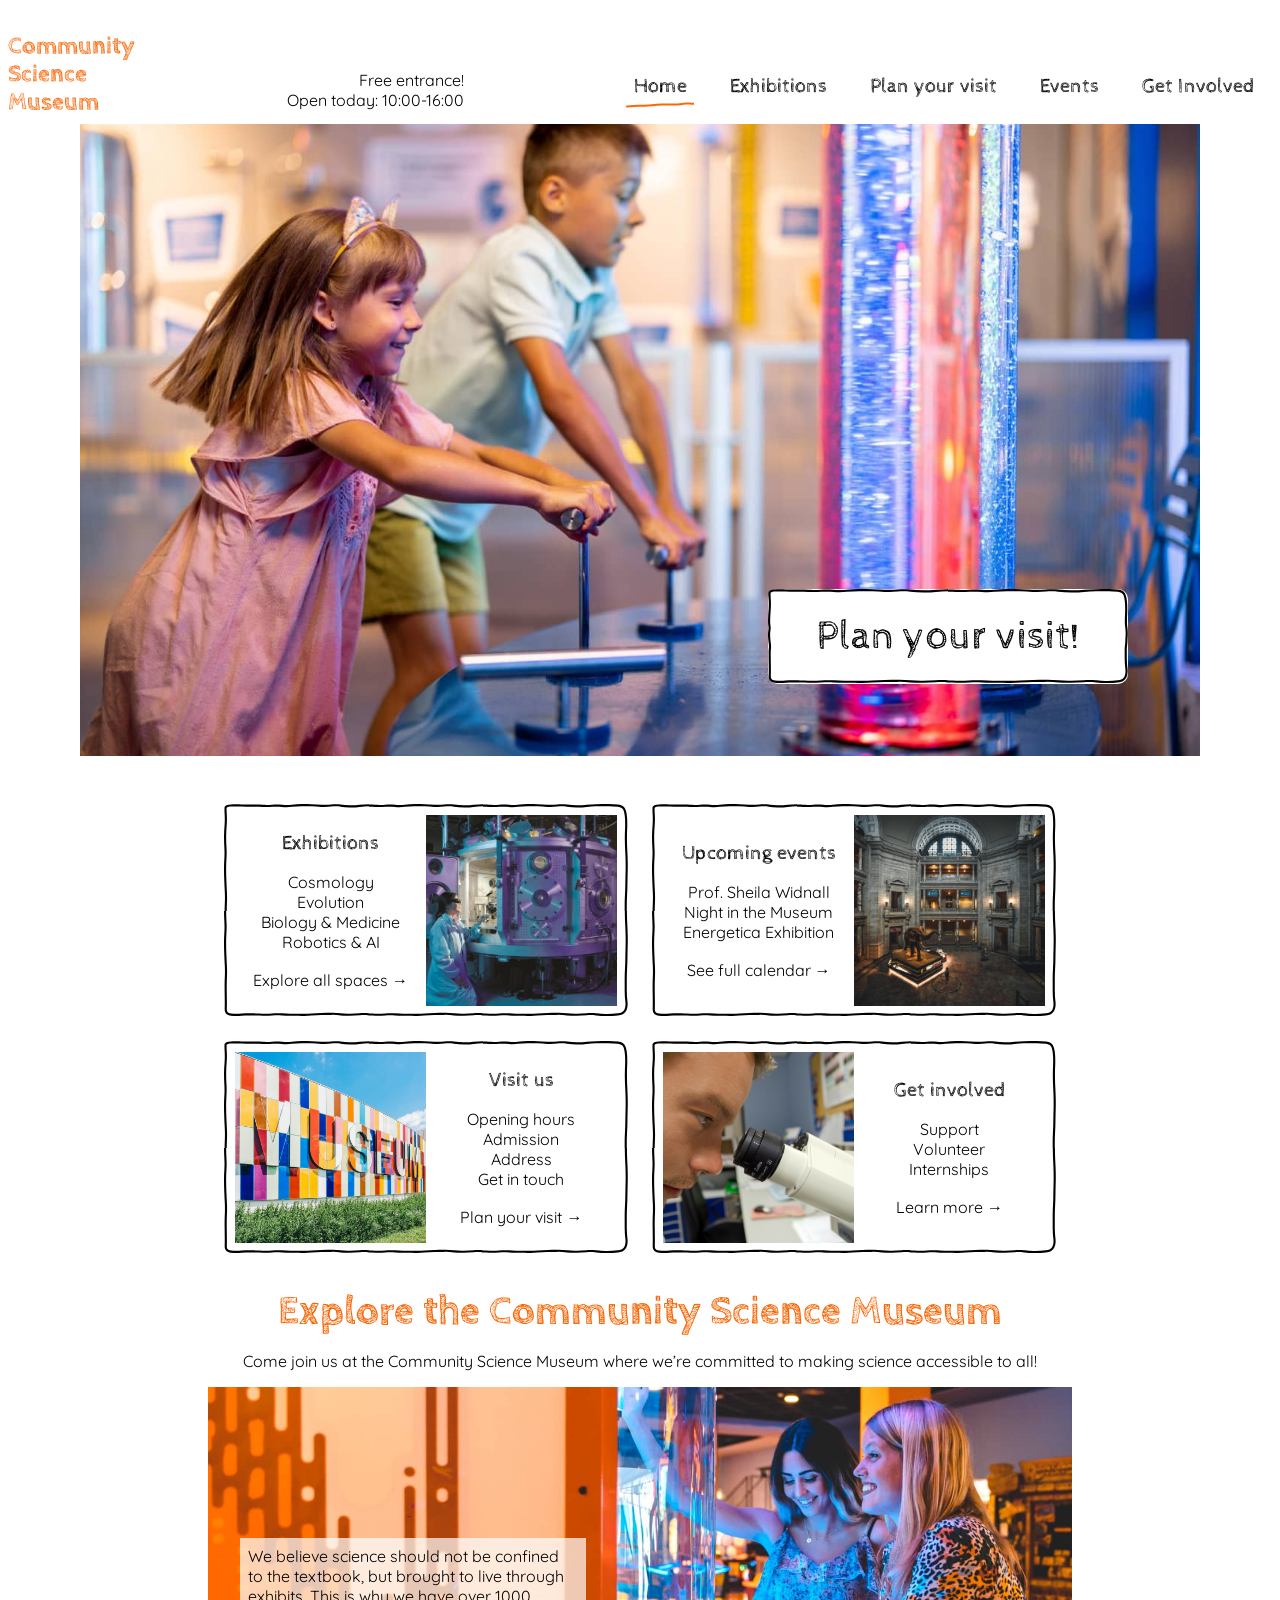
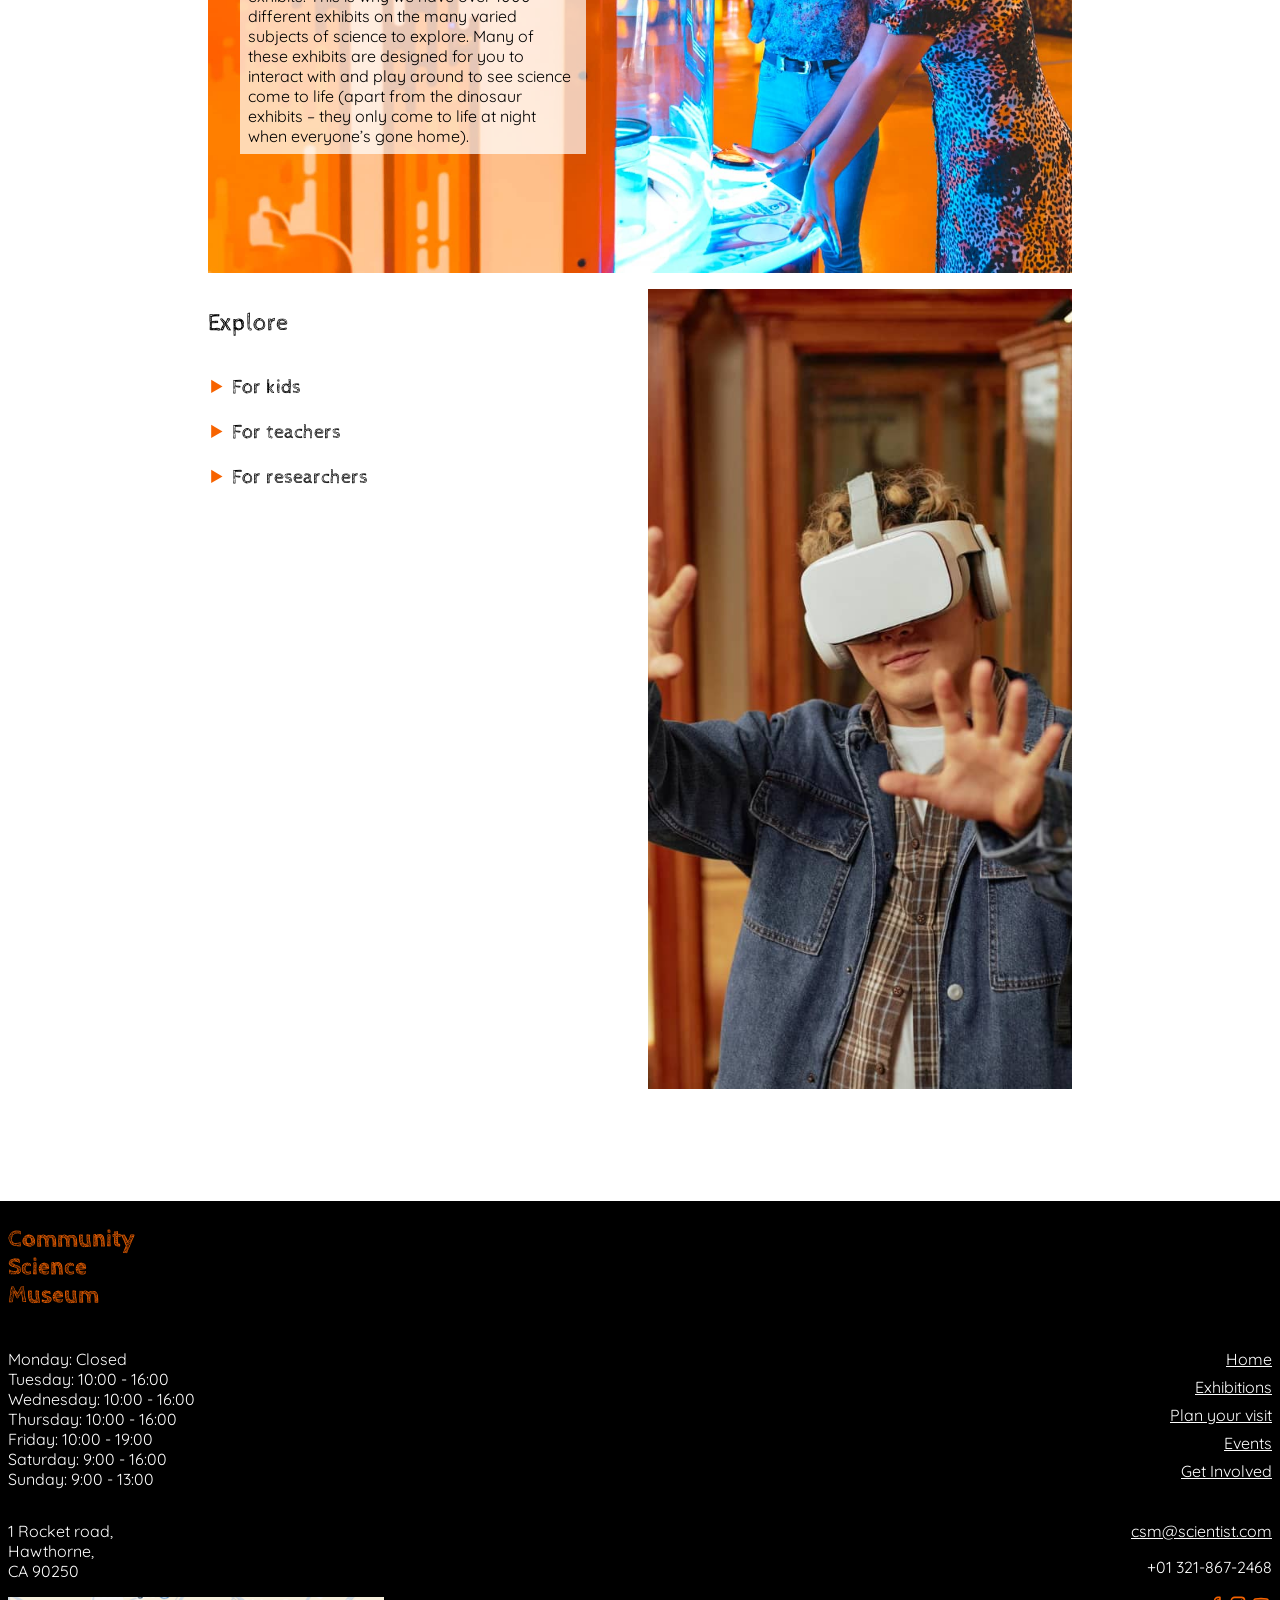
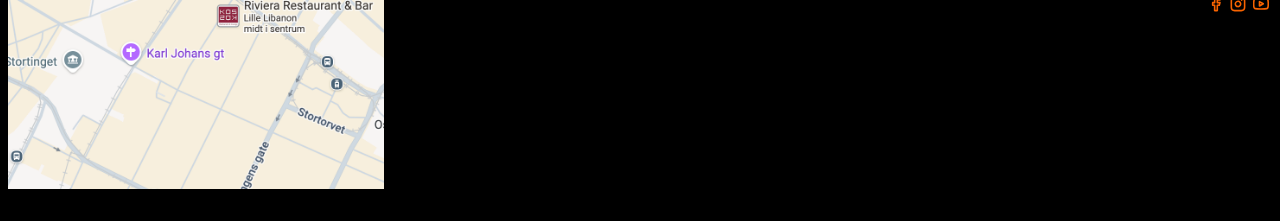
==== commit 253c8af7: "Added  width and height to images in html to fix CLS score" ====
--- a/index.html
+++ b/index.html
@@ -41,7 +41,7 @@
     <div class="hero">
       <img
         src="images/water-pump.jpg"
-        alt="People exploring a satellite exhibit at the Community Science Museum"
+        alt="Children playing with waterpump exhibit at the Community Science Museum" width="1200" height="800"
       />
       <a href="visit.html" class="btn scribble-box">Plan your visit!</a>
     </div>
@@ -59,7 +59,7 @@
             </div>
             <img
               src="images/exhibitions.jpg"
-              alt="A scientist demonstrating a pressure experiment"
+              alt="A scientist demonstrating a pressure experiment" width="1200" height="800"
             />
           </a>
         </article>
@@ -68,6 +68,7 @@
             <img
               src="images/fasade.jpg"
               alt="The colorful facade of the museum"
+              width="1200" height="800"
             />
             <div class="card-text">
               <h3>Visit us</h3>
@@ -89,6 +90,7 @@
             <img
               src="images/night-at-the-museum.jpg"
               alt="The elephant exhibit at night"
+              width="800" height="1200"
             />
           </a>
         </article>
@@ -97,6 +99,7 @@
             <img
               src="images/research.jpg"
               alt="Researcher using the microscope"
+              width="1200" height="800"
             />
             <div class="card-text">
               <h3>Get involved</h3>
@@ -126,6 +129,7 @@
           <img
           src="images/museum-activity.jpg"
           alt="Two girls playing with a science exhibit"
+          width="1200" height="800"
         />
       <p class="overlay-text">
           We believe science should not be confined to the textbook, but brought
@@ -193,6 +197,7 @@
          <img
         src="images/vr.jpg"
         alt="Boy playing with VR headset in the biology section"
+        width="1200" height="800"
       />
       </section>
       </section>
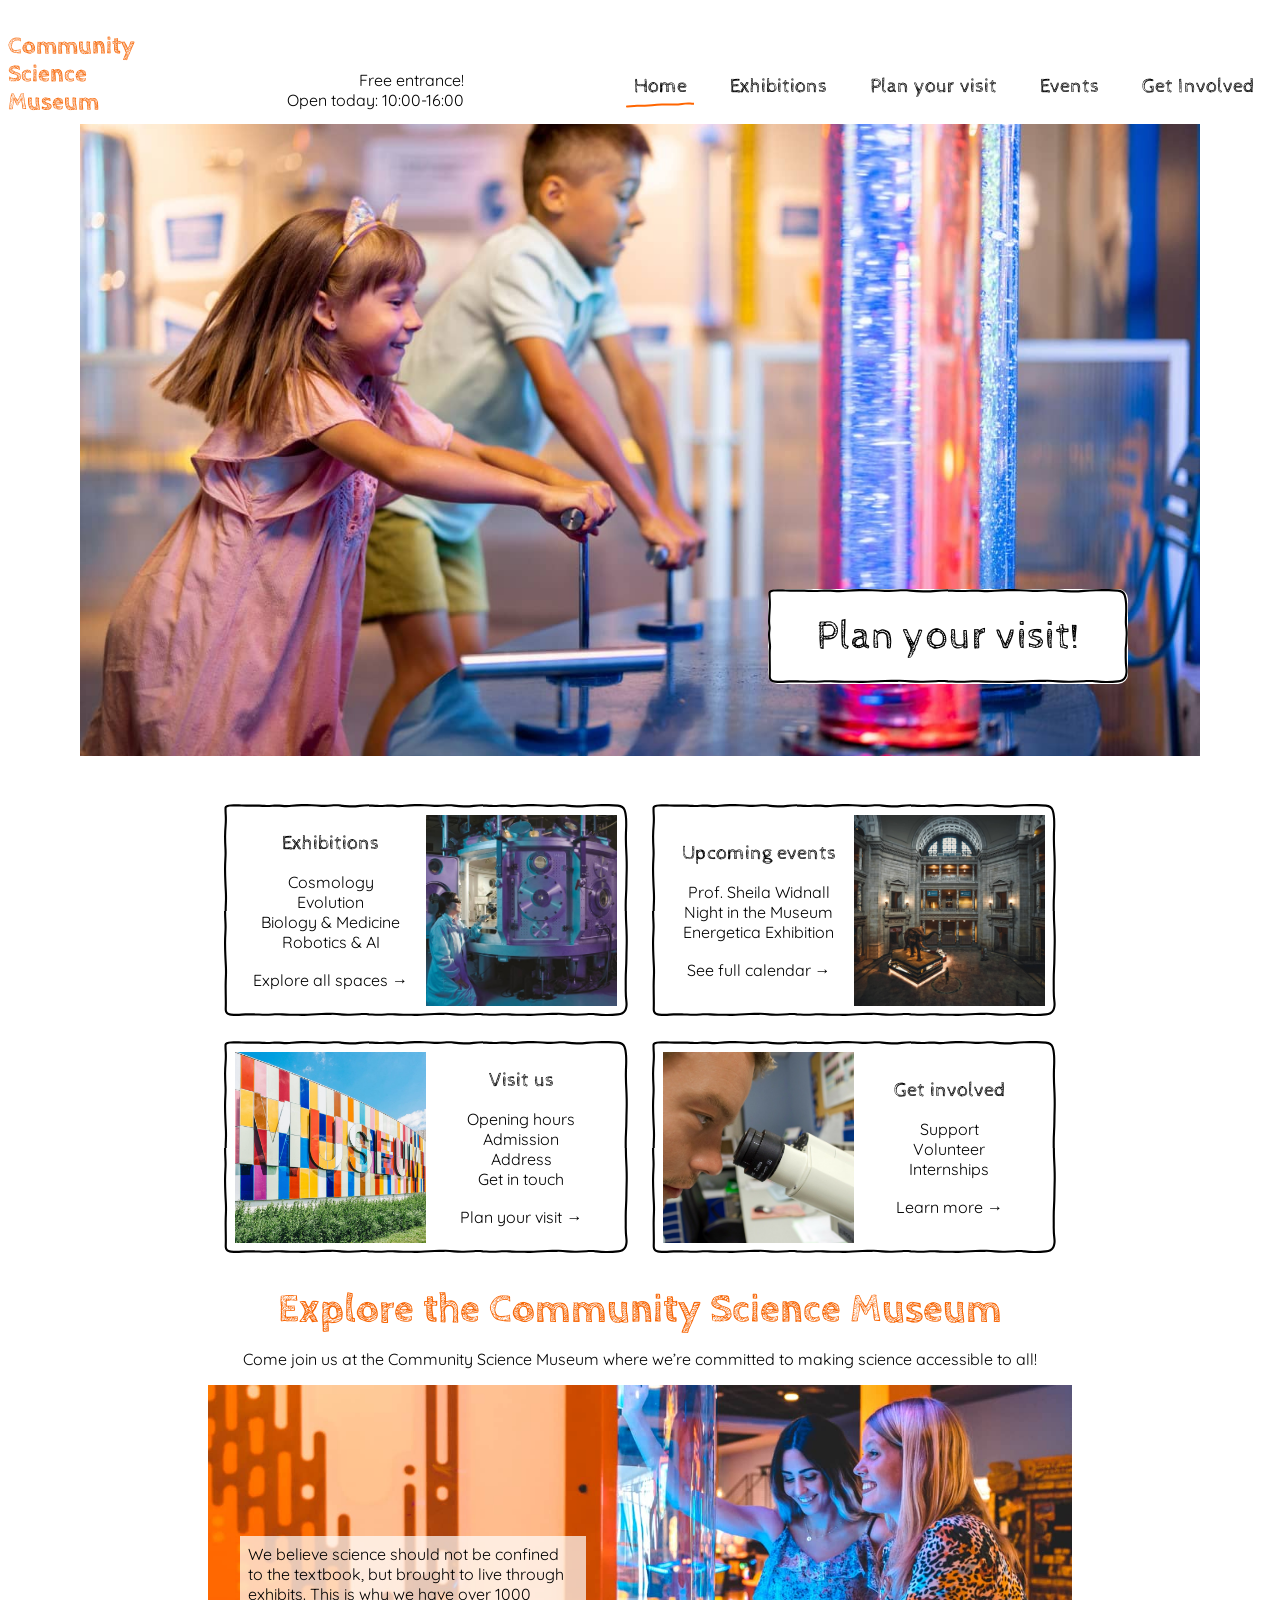
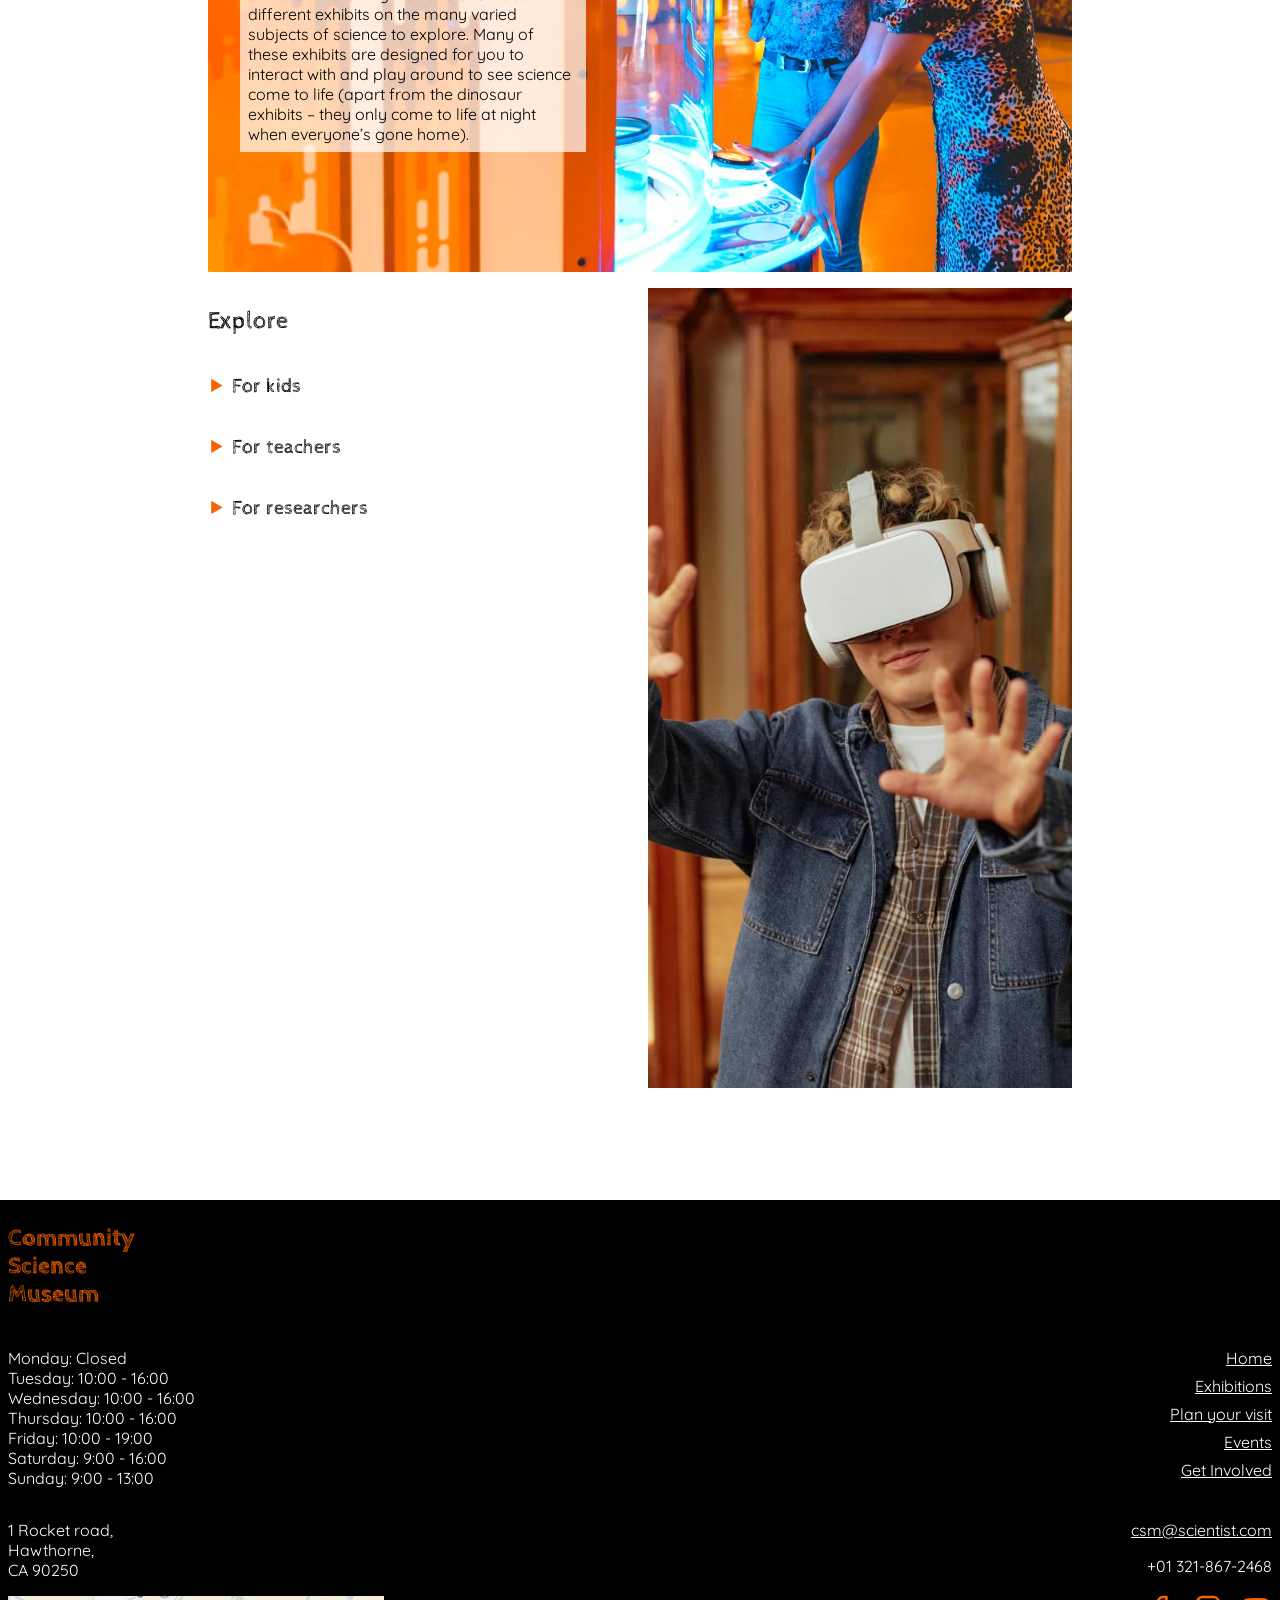
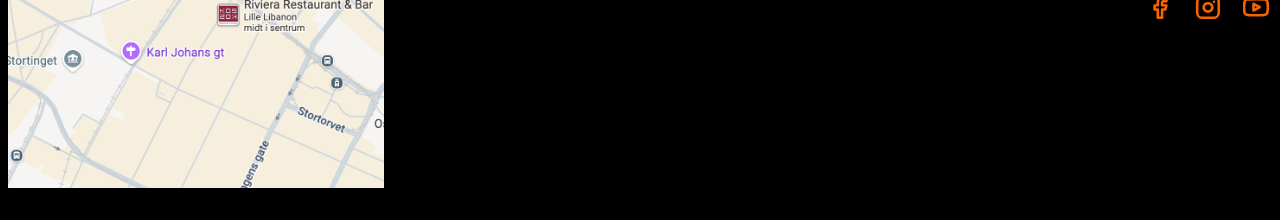
==== commit 8fd7ed61: "cleaned up html and css" ====
--- a/index.html
+++ b/index.html
@@ -159,7 +159,7 @@
             We also have the Discovery Lab where you’ll get to explore and
             experiment with our team of experts.
           </p> -->
-          <a href="exhibitions.html" aria-label="View all exhibitions">
+          <a href="exhibitions.html">
             Our
             exhibits are designed to be accessible for interested minds, so make
             sure you come ready to learn and explore. </a> 
@@ -176,7 +176,6 @@
           </p>
           <a
             href="visit.html#contact"
-            aria-label="Contact us to arrange a school visit"
           >
               Please get in touch with us here to find out more about our
               facilities and to arrange a time to bring your students through
@@ -191,7 +190,7 @@
             resources and contribute towards them. We have online records,
             laboratory space, and a working relationship with a number of
             universities around the country. 
-          </p><a href="involve.html" aria-label="Learn more about getting involved with the museum">Find out more about how you can get involved here.</a>
+          </p><a href="involve.html">Find out more about how you can get involved here.</a>
         </details>
         </article>  
          <img
@@ -199,7 +198,6 @@
         alt="Boy playing with VR headset in the biology section"
         width="1200" height="800"
       />
-      </section>
       </section>
     </main>
     <footer>
--- a/style.css
+++ b/style.css
@@ -32,7 +32,6 @@
   font-size: var(--font-size-body);
   background-color: var(--neutral-color);
   color: var(--primary-color);
-  width: 100%;
   margin: 0;
 }
 
@@ -88,7 +87,6 @@
   text-decoration: none;
   text-align: center;
   transition: all 0.3s ease;
-  /* white-space: nowrap; */
 }
 
 .full-width {
@@ -185,7 +183,7 @@
 
 .hamburger-icon img {
   display: block;
-  width: 2rem;
+  width: 2.5rem;
   height: auto;
   padding-bottom: 0.2rem;
 }
@@ -240,6 +238,7 @@
 .social {
   display: flex;
   justify-content: flex-end;
+  gap: 1rem;
 }
 
 .contact {
@@ -249,6 +248,8 @@
 }
 .social img {
   padding: 0.2rem;
+  width: 2rem;
+  height: auto;
 }
 /* Index*/
 .hero {
@@ -266,8 +267,7 @@
   position: absolute;
   bottom: 4.5rem;
   left: 60%;
-  margin-right: 1rem;
-  transition: transform 0.15s ease, background-color 0.15s ease;
+  transition: transform 0.15s ease;
 }
 
 .cards {
@@ -283,7 +283,6 @@
   flex-direction: row;
   text-decoration: none;
   color: var(--primary-color);
-  /* height: 100%; */
   align-items: flex-start;
 }
 
@@ -300,6 +299,7 @@
 }
 .card-text h3 {
   margin: 0.5rem;
+ 
 }
 
 .card-text p {
@@ -328,15 +328,6 @@
   scroll-margin-top: 116px;
 }
 
-/* .intro img {
-  height: 20rem;
-  object-fit: cover;
-  width: 100%;
-}  */
-
-.explore a {
-  color: var(--primary-color);
-}
 .welcome {
   display: grid;
   gap: 0.5rem;
@@ -356,11 +347,22 @@
   font-weight: bold;
 }
 
+.slogan {
+  text-align: center;
+}
+
+details {
+  margin-bottom: 1rem;
+}
+details p {
+  margin-bottom: 0.3rem;
+}
+
 /* exhibitions */
 .exhibition-list,
 .event-list {
   display: grid;
-  grid-template-columns: 1;
+  grid-template-columns: 1fr;
   row-gap: 1rem;
 }
 .exhibition h2,
@@ -378,10 +380,6 @@
 .exhibition p {
   margin-bottom: 0.2rem;
 }
-
-/* .discovery-lab img {
-aspect-ratio: 2 / 1;
-} */
 
 /* Events */
 
@@ -416,7 +414,7 @@
   padding-left: 1rem;
   padding-right: 1rem;
 }
-.status.disabled {
+.status-disabled {
   cursor: default;
 }
 .event-status {
@@ -435,13 +433,11 @@
 }
 
 .event-text {
-  margin: 0.5rem;
+  margin: 0 0.5rem;
   grid-column: 1;
   grid-row: 3;
   align-self: center;
   min-height: 0;
-  margin-bottom: 0;
-  margin-top: 0;
 }
 
 .event img {
@@ -450,15 +446,14 @@
   object-fit: cover;
   width: 100%;
   aspect-ratio: 4 / 3;
-  align-self: stretch;
+  align-self: center;
   min-height: 0;
-  overflow: hidden;
 }
 
 .subscribe {
   display: flex;
   flex-direction: column;
-  margin-top: rem;
+  margin-top: 1rem;
   text-align: center;
   align-items: center;
 }
@@ -498,7 +493,12 @@
 .involve-item p,
 .visit-item p {
   text-align: start;
+  line-height: 1.5;
   margin-top: 0;
+}
+.involve-item {
+  padding: 0 1.5rem;
+  margin-bottom: 1rem;
 }
 
 /* Visit */
@@ -567,21 +567,19 @@
   height: auto;
 }
 
-@media (min-width: 768px) {
+@media (min-width: 744px) {
+  main {
+    max-width: 40rem;
+    margin: 0 auto;
+  }
+
   /* index  */
   .hero .btn {
-  padding: 0.5rem 1.5rem;
-  }
-  .cards {
-    grid-template-columns: 1fr 1fr;
-    grid-template-rows: repeat(2, auto);
-    grid-auto-flow: column;
-  }
+    padding: 0.5rem 1.5rem;
+  }
+
   .intro h1 {
     margin-bottom: 0;
-  }
-  .slogan {
-    text-align: center;
   }
   .image-text-overlay {
     position: relative;
@@ -610,9 +608,9 @@
 
   .welcome article {
     display: grid;
-gap: 1rem;
-align-items: start;
-align-content: start;
+    gap: 1rem;
+    align-items: start;
+    align-content: start;
   }
 
   .welcome h2 {
@@ -650,24 +648,22 @@
     grid-column: 2;
     grid-row: 1;
   }
-/* Involove */
-.involve-info {
-  display: grid;
-justify-content: center;
-}
-.involve-item {
-   margin-left: auto;
+  /* Involove */
+  .involve-info {
+    display: grid;
+    justify-content: center;
+  }
+  .involve-item {
+    margin-left: auto;
     margin-right: auto;
-}
+  }
 
   .involve-item p {
     max-width: 30rem;
     line-height: 1.5;
     margin-left: auto;
     margin-right: auto;
-    
-  }
-
+  }
 }
 
 @media (min-width: 1024px) {
@@ -709,9 +705,6 @@
   header nav ul li a {
     position: relative;
   }
-  header nav ul li a.active {
-    position: relative;
-  }
 
   header nav ul li a.active::after {
     content: "";
@@ -725,7 +718,7 @@
   }
 
   .hero {
-    padding-left: 5rem ;
+    padding-left: 5rem;
     padding-right: 5rem;
   }
   .hero img {
@@ -733,56 +726,46 @@
     object-fit: cover;
     object-position: center;
   }
-.hero .btn {
-  font-size: var(--font-size-h1);
-  padding: 1rem 2.5rem;
-  /* background-color: var(--secondary-color); */
-  /* color: var(--neutral-color); */
-  
-}
-  .h1 {
+  .hero .btn {
+    font-size: var(--font-size-h1);
+    padding: 1rem 2.5rem;
+  }
+  h1 {
     margin-top: 2rem;
   }
-
-
-  /* .intro {
-    display: grid;
+  .cards {
     grid-template-columns: 1fr 1fr;
-    gap: 1rem;
-  } 
-   .index-h1 {
-    grid-column: 1 / -1;
-margin-bottom: 0;
-margin-top: 0; */
-
-.facade-img  {
-  height: 25rem;
-}
-.exhibition-list {
-  grid-template-columns: 1fr 1fr;
-  column-gap: 1rem;
-}
-.event-list {
-  grid-template-columns: 1fr 1fr;
-  column-gap: 1rem;
-}
-.event-status.left {
-  right: -0.7rem;
-  left: auto;
-  transform: rotate(7deg);
-}
-
-/* Involove */
-.involve-info {
-  grid-template-columns: 1fr 1fr;
-}
-}
-
-@media (hover:none) {
-  .hero .btn:active, .status-abled:active {
+    grid-template-rows: repeat(2, auto);
+    grid-auto-flow: column;
+  }
+
+  .facade-img {
+    height: 25rem;
+  }
+  .exhibition-list {
+    grid-template-columns: 1fr 1fr;
+    column-gap: 1rem;
+  }
+  .event-list {
+    grid-template-columns: 1fr 1fr;
+    column-gap: 1rem;
+  }
+  .event-status.left {
+    right: -0.7rem;
+    left: auto;
+    transform: rotate(7deg);
+  }
+  /* Involove */
+  .involve-info {
+    grid-template-columns: 1fr 1fr;
+  }
+}
+
+@media (hover: none) {
+  .hero .btn:active,
+  .status-abled:active,
+  .card:active {
     transform: scale(0.97);
-    background-color: var(--secondary-color);
-    color: var(--neutral-color);
   }
 }
 @media (hover: hover) {
@@ -796,19 +779,8 @@
   summary:hover {
     color: var(--secondary-color);
   }
-  .hero .btn:hover, .status-abled:hover {
-  transform: rotate(-4deg);
-  }
-}
-
-/* HUSKELISTE
-
-  index
-  1. Tekst i knapp må ikke breake
-  2. vurdere størrelse på .intro img
-  3. legge ved bilde i explore section, det hopper veldig med pil funkjsonen? 
-  4. et annet herobilde?
-  5. orasnje strek under aktivside
-
-
- */
+  .hero .btn:hover,
+  .status-abled:hover {
+    transform: rotate(-4deg);
+  }
+}
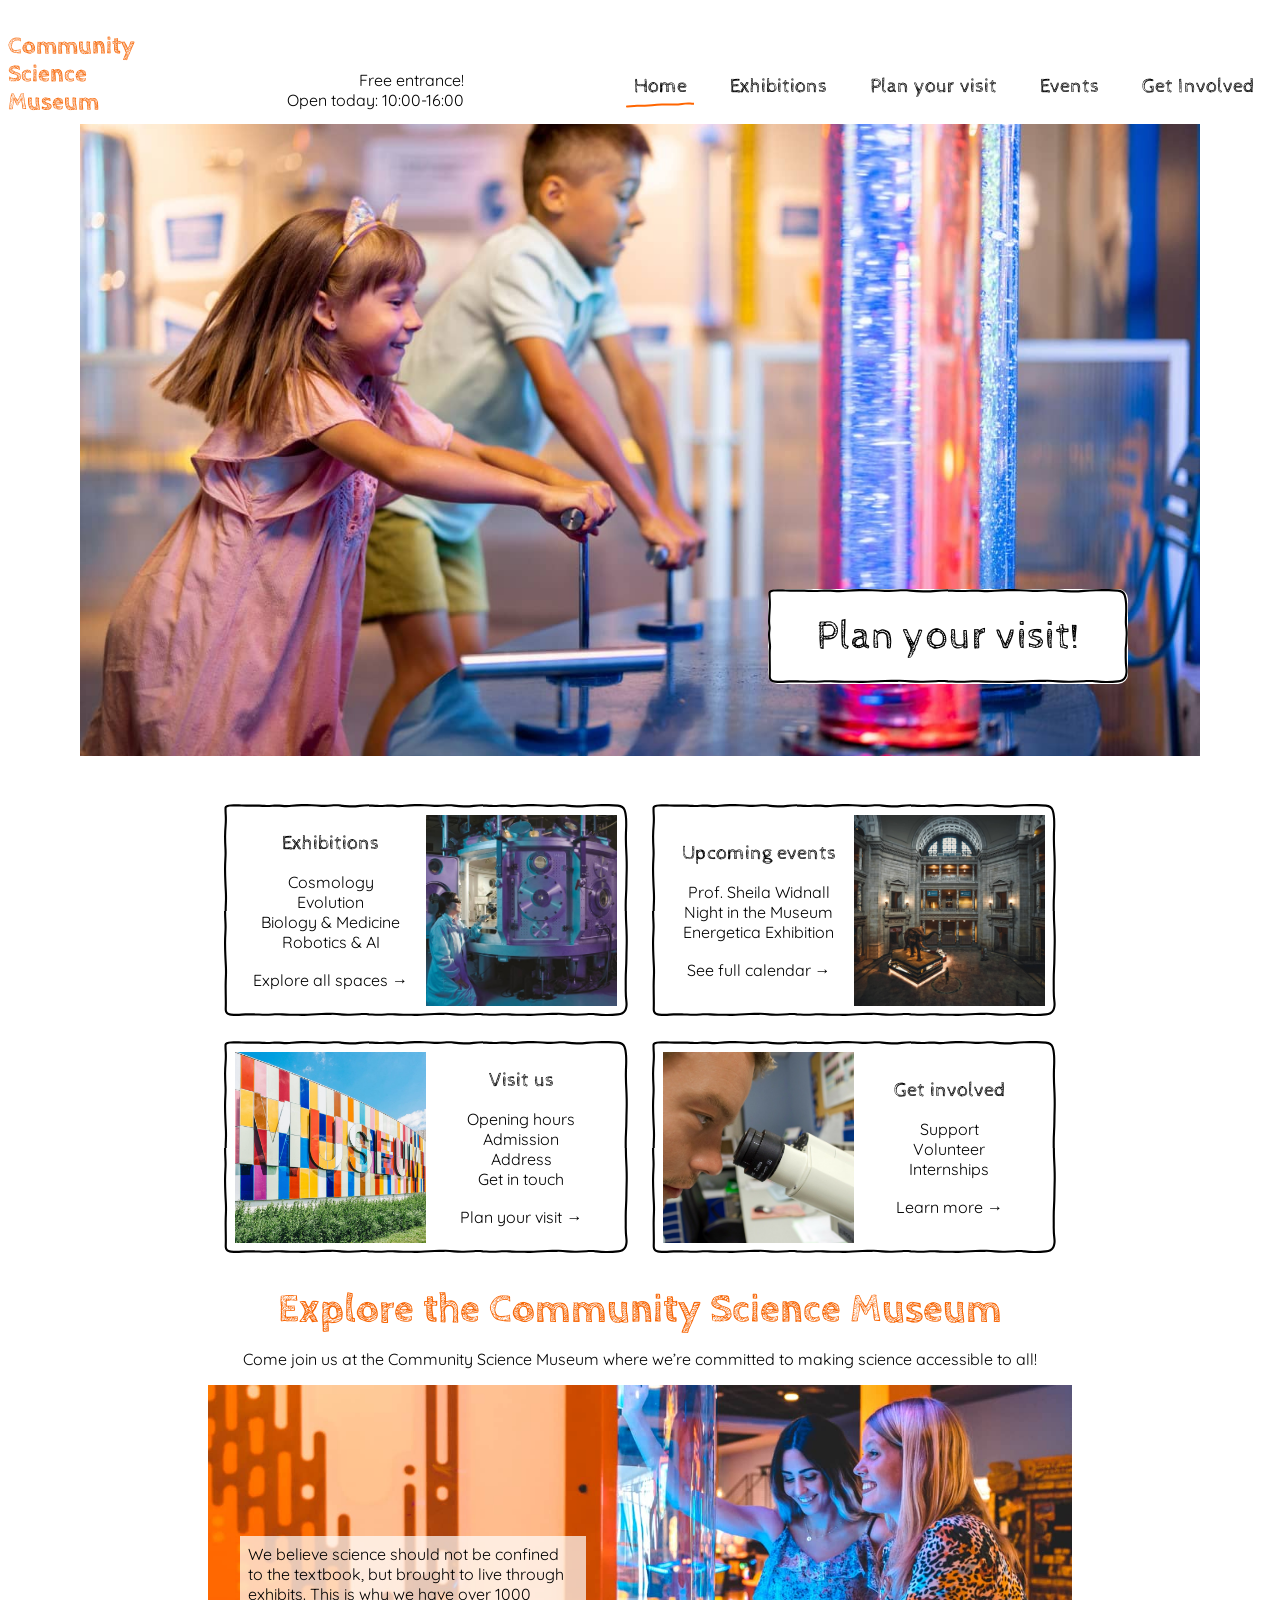
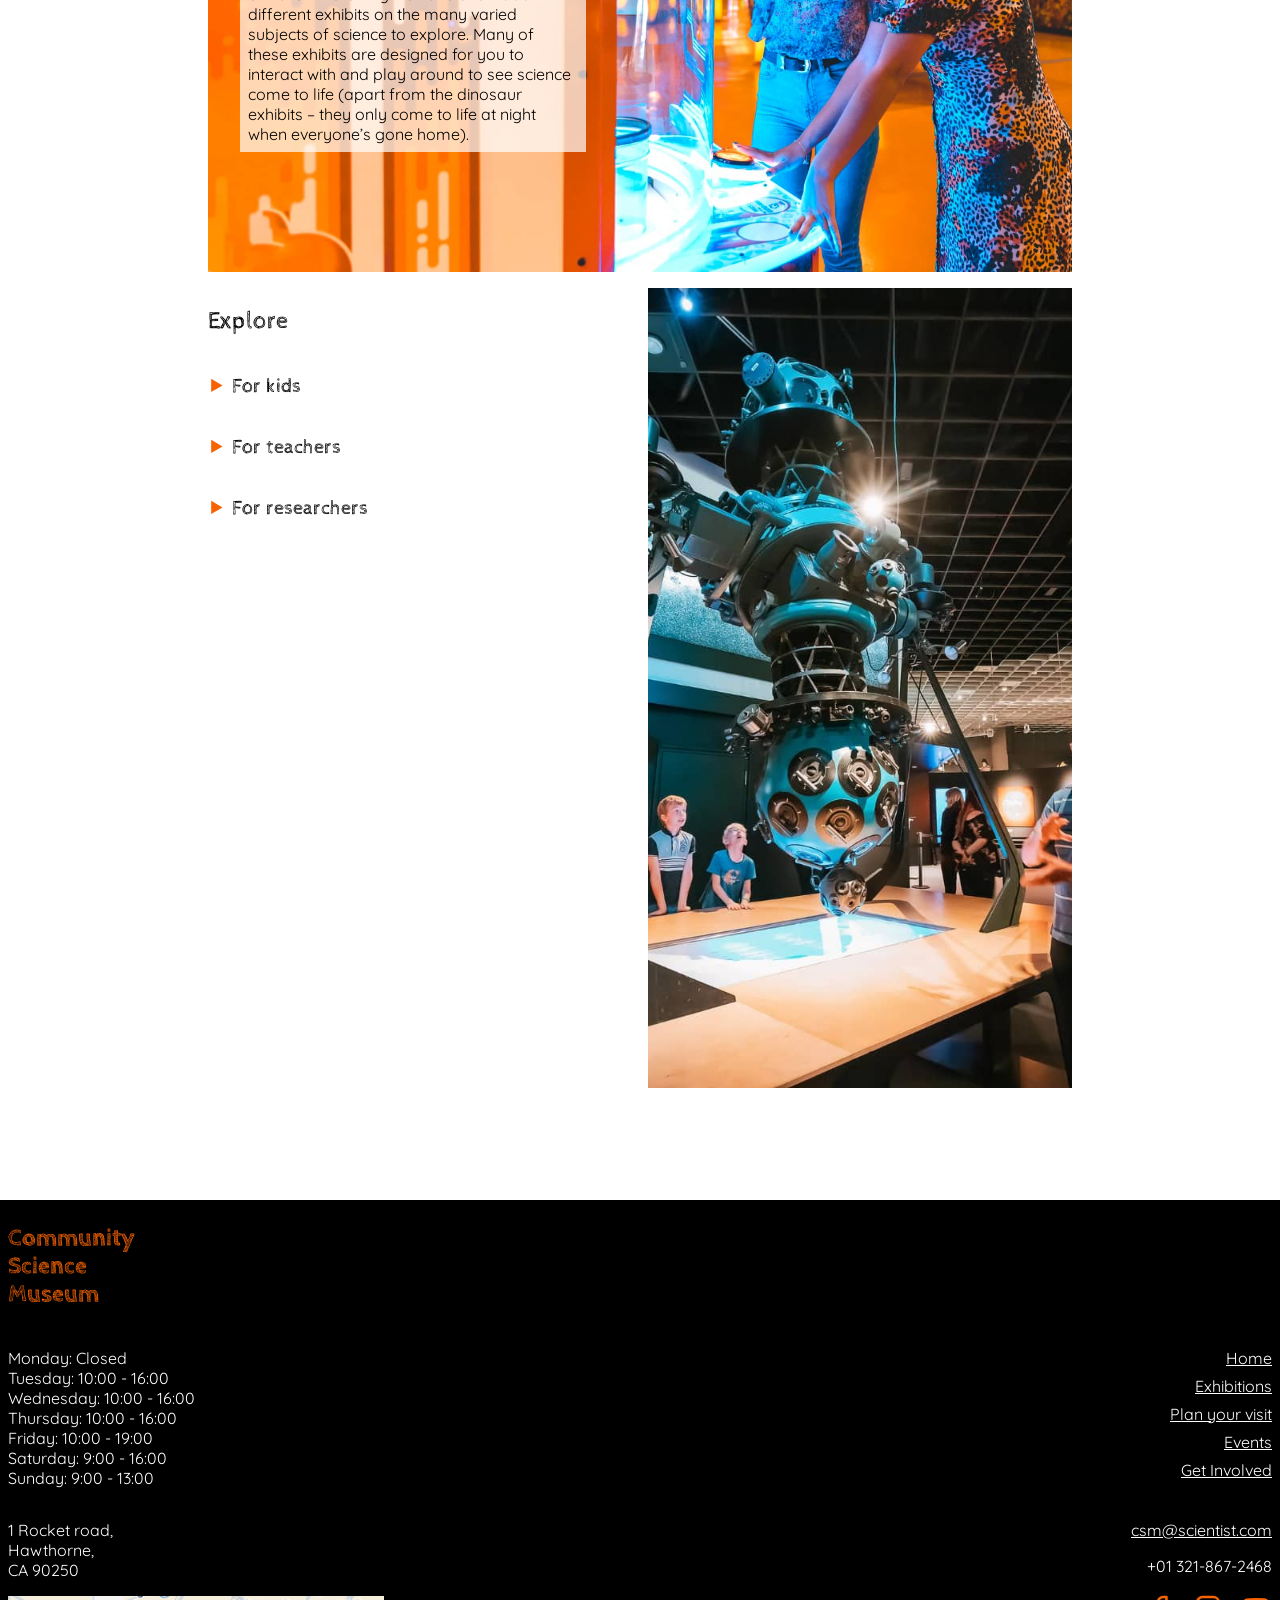
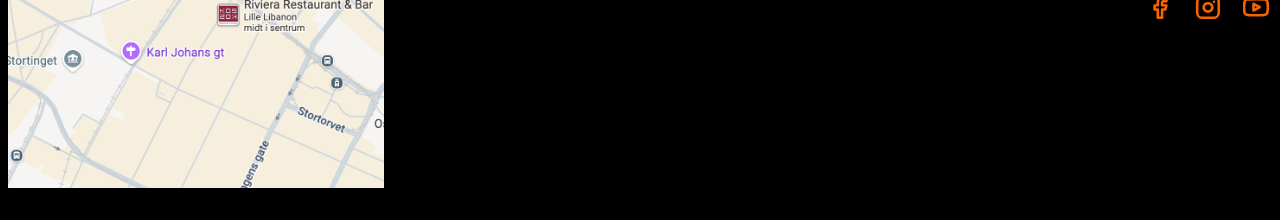
==== commit 3700a9fe: "Fix event image sizing and swap explore section image" ====
--- a/index.html
+++ b/index.html
@@ -194,8 +194,8 @@
         </details>
         </article>  
          <img
-        src="images/vr.jpg"
-        alt="Boy playing with VR headset in the biology section"
+        src="images/science.jpg"
+        alt="A satelite exhibit"
         width="1200" height="800"
       />
       </section>
--- a/style.css
+++ b/style.css
@@ -444,9 +444,8 @@
   grid-column: 2;
   grid-row: 3;
   object-fit: cover;
-  width: 100%;
-  aspect-ratio: 4 / 3;
-  align-self: center;
+  width: 100%;max-height: 14rem;
+  align-self: stretch;
   min-height: 0;
 }
 
